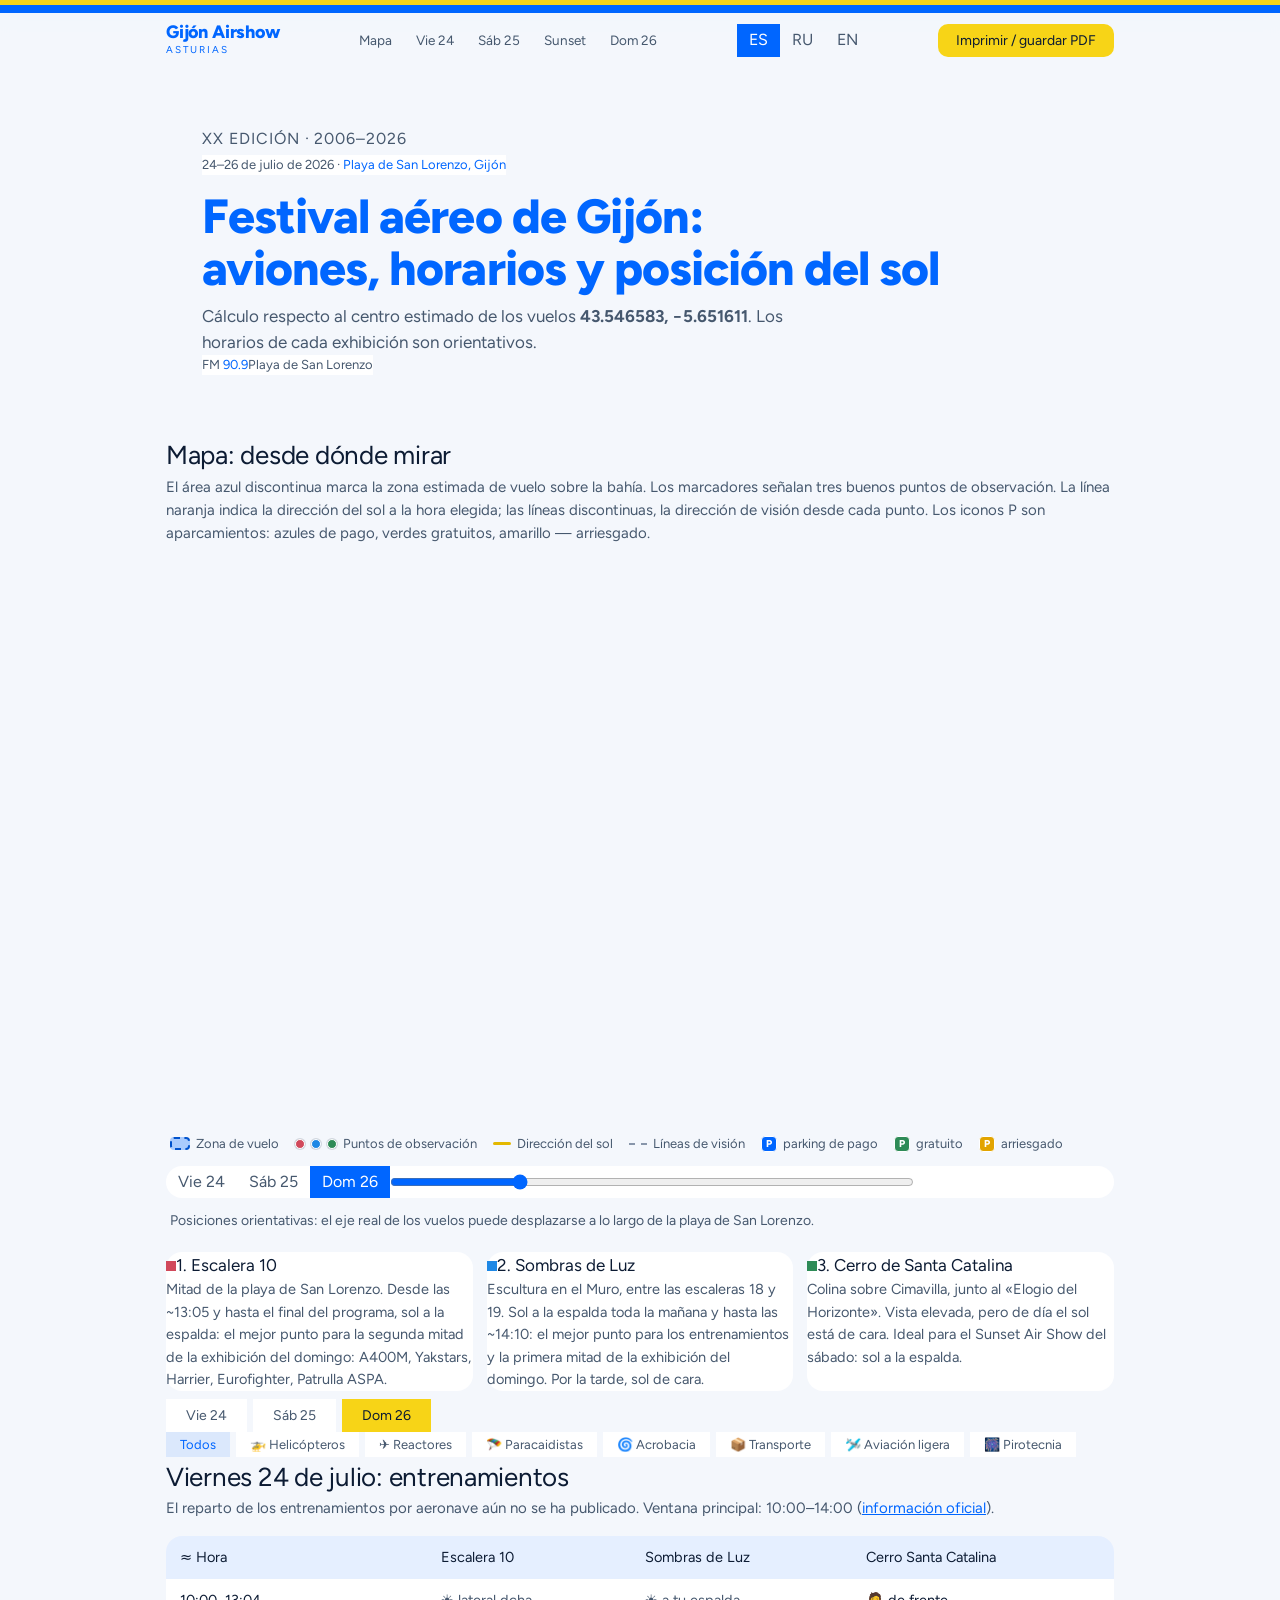
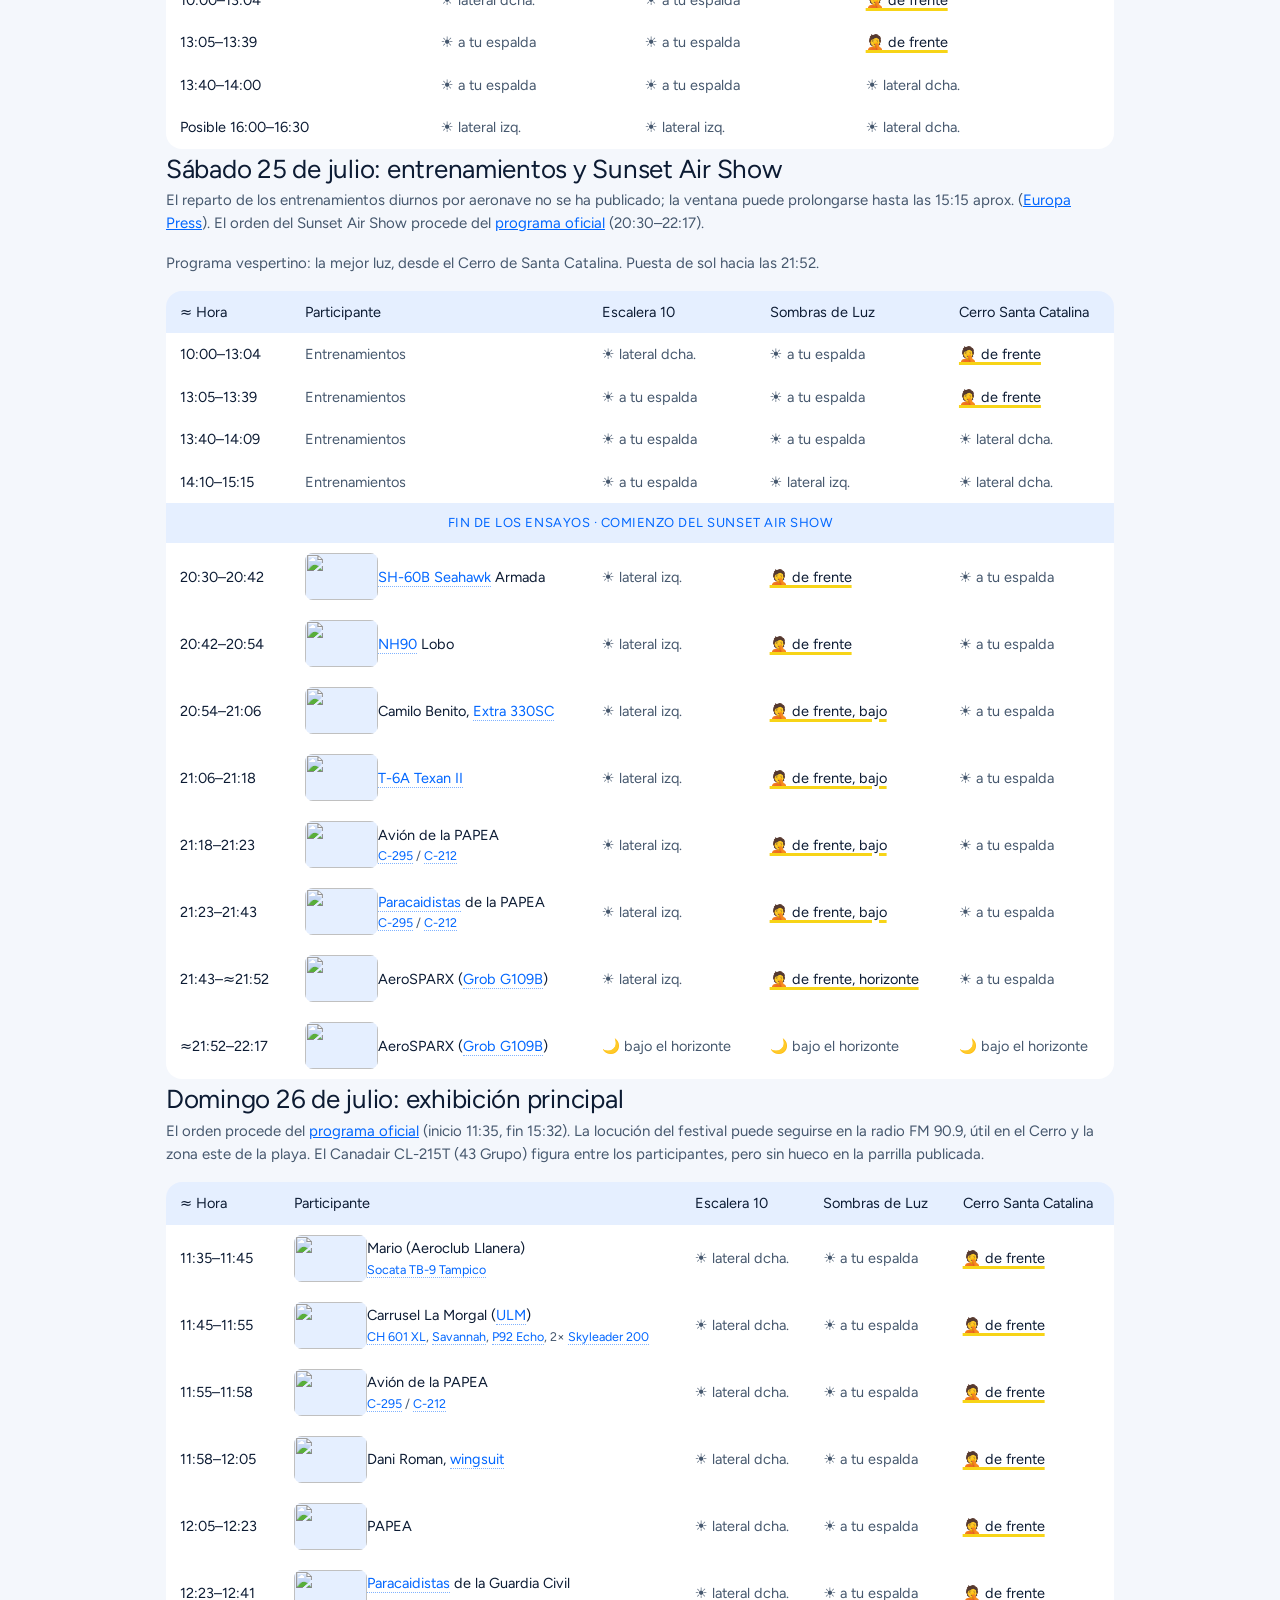
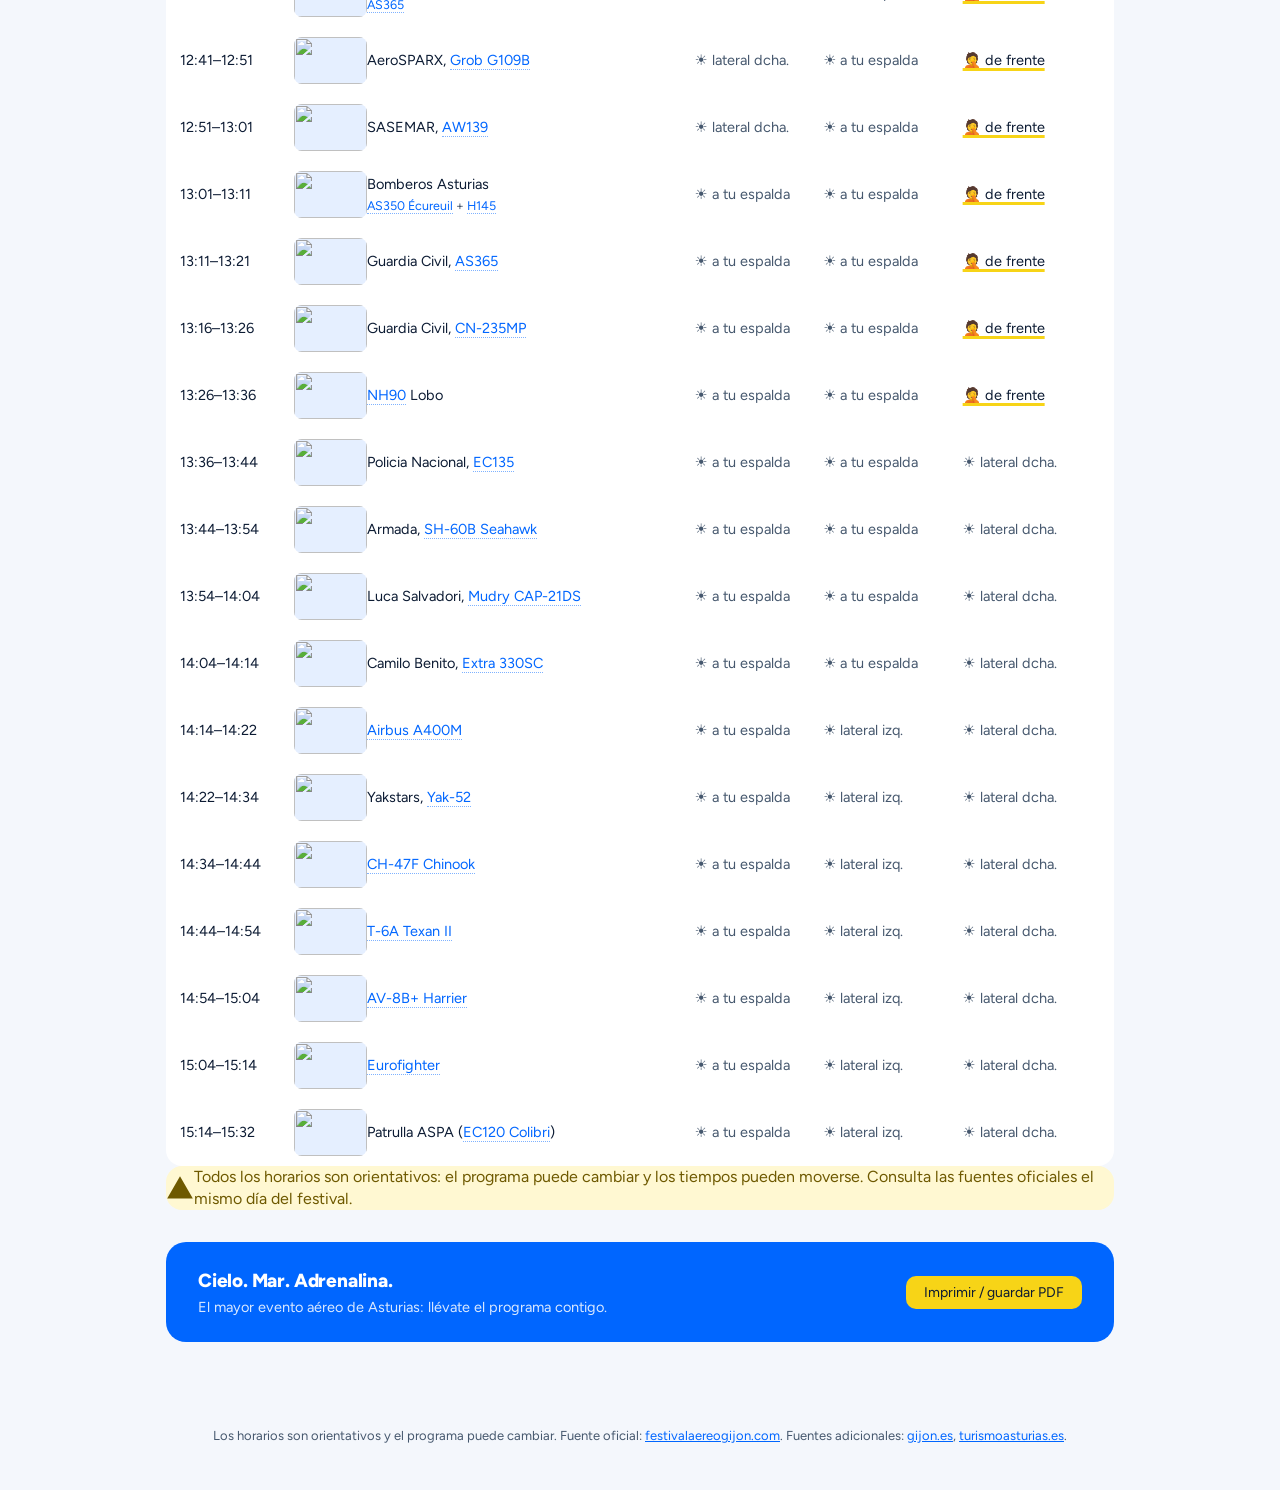
==== index.html @ 0b1a0286 "Black-and-white printer adaptations: shape-coded parking, dark accents" ====
<!DOCTYPE html>
<html lang="es" data-astryx-theme="gijon">
<head>
<meta charset="utf-8">
<meta name="viewport" content="width=device-width, initial-scale=1">
<title>Festival Aéreo de Gijón 2026: aviones, horarios y posición del sol</title>
<link rel="preconnect" href="https://fonts.googleapis.com">
<link rel="preconnect" href="https://fonts.gstatic.com" crossorigin>
<link rel="stylesheet" href="https://fonts.googleapis.com/css2?family=Figtree:wght@400;500;600;700;800&display=swap">
<link rel="stylesheet" href="https://unpkg.com/@astryxdesign/core@0.1.8/reset.css">
<link rel="stylesheet" href="https://unpkg.com/@astryxdesign/core@0.1.8/astryx.css">
<link rel="stylesheet" href="theme.css?v=d2aa26c8">
<link rel="stylesheet" href="https://unpkg.com/leaflet@1.9.4/dist/leaflet.css"
      integrity="sha256-p4NxAoJBhIIN+hmNHrzRCf9tD/miZyoHS5obTRR9BMY=" crossorigin="">
<style>
  @layer reset, astryx-base, astryx-theme;
  /* Page-local aliases mapped to Astryx system tokens
     (interop pattern from astryx.atmeta.com/docs/styling-libraries) */
  :root {
    --bg: var(--color-background-body);
    --card: var(--color-background-card);
    --ink: var(--color-text-primary);
    --muted: var(--color-text-secondary);
    --border: var(--color-border);
    --thead: var(--color-accent-muted);
    --brand: var(--color-brand);
    --good-bg: var(--color-background-green);
    --good-ink: var(--color-text-green);
    --bad-bg: var(--color-background-red);
    --bad-ink: var(--color-text-red);
    --side-bg: var(--color-background-yellow);
    --side-ink: var(--color-text-yellow);
    --dusk-bg: var(--color-background-purple);
    --dusk-ink: var(--color-text-purple);
  }
  * { box-sizing: border-box; }
  body {
    margin: 0;
    font-family: var(--font-family-body);
    color: var(--ink);
    background: var(--bg);
    line-height: 1.55;
    font-size: 1rem;
  }
  html { scroll-behavior: smooth; }
  .topnav {
    position: sticky;
    top: 0;
    z-index: 1100;
    background: color-mix(in srgb, var(--bg) 85%, transparent);
    -webkit-backdrop-filter: blur(10px);
    backdrop-filter: blur(10px);
    border-bottom: var(--border-width) solid var(--border);
  }
  .topnav-inner {
    max-width: 980px;
    margin: 0 auto;
    padding: 10px 16px;
    display: flex;
    align-items: center;
    justify-content: space-between;
    gap: var(--spacing-3);
    flex-wrap: wrap;
  }
  .topnav-brand {
    font-weight: var(--font-weight-bold);
    letter-spacing: -0.01em;
    white-space: nowrap;
  }
  .topnav-brand span { color: var(--brand); }
  .topnav-links { display: flex; gap: var(--spacing-1); flex-wrap: wrap; }
  .topnav-links a {
    padding: 5px 12px;
    border-radius: var(--radius-full);
    color: var(--muted);
    text-decoration: none;
    font-size: 13.5px;
    font-weight: var(--font-weight-medium);
  }
  .topnav-links a:hover { background: var(--color-accent-muted); color: var(--brand); }
  h2, .verdict { scroll-margin-top: 76px; }
  .flag-stripes span { display: block; }
  .flag-stripes .y { height: 5px; background: var(--color-asturias-yellow); }
  .flag-stripes .b { height: 8px; background: var(--brand); }
  .topnav-brand .b1 {
    display: block;
    font-size: 18px;
    font-weight: 800;
    color: var(--brand);
    letter-spacing: -0.01em;
    line-height: 1.05;
  }
  .topnav-brand .b2 {
    display: block;
    font-size: 10px;
    font-weight: var(--font-weight-bold);
    letter-spacing: 0.18em;
    color: var(--brand);
  }
  .lang-switch { display: flex; gap: var(--spacing-1); }
  .lang-switch a {
    padding: 4px 12px;
    border-radius: var(--radius-full);
    border: var(--border-width) solid var(--border);
    color: var(--muted);
    text-decoration: none;
    font-size: var(--font-size-sm);
    font-weight: var(--font-weight-medium);
  }
  .lang-switch a.active {
    background: var(--brand);
    color: var(--color-on-accent);
    border-color: var(--brand);
  }
  .pdf-btn {
    padding: 8px 18px;
    border-radius: 10px;
    border: none;
    background: var(--color-asturias-yellow);
    color: #0C1B33;
    font-family: inherit;
    font-size: 14px;
    font-weight: var(--font-weight-bold);
    cursor: pointer;
  }
  header.hero { padding: 24px 16px 4px; }
  .hero-inner {
    max-width: 948px;
    margin: 0 auto;
    background: light-dark(linear-gradient(120deg, #E7F0FF, #F4F9FF), linear-gradient(120deg, #14213A, #1A2333));
    border: var(--border-width) solid light-dark(rgba(0, 102, 255, 0.15), rgba(226, 232, 242, 0.16));
    border-radius: 20px;
    padding: 36px;
  }
  .hero-badge {
    display: block;
    font-size: var(--font-size-sm);
    font-weight: var(--font-weight-semibold);
    letter-spacing: 0.06em;
    text-transform: uppercase;
    color: var(--muted);
    margin-bottom: var(--spacing-3);
  }
  header.hero h1 {
    margin: 14px 0 8px;
    font-family: var(--font-family-heading);
    font-size: clamp(30px, 5vw, 48px);
    font-weight: 800;
    letter-spacing: -0.02em;
    line-height: 1.08;
    color: var(--brand);
  }
  header.hero h1 .brand { color: inherit; }
  header.hero p {
    margin: 0;
    max-width: 620px;
    color: var(--muted);
    font-size: 17px;
  }
  .hero-chips {
    display: flex;
    flex-wrap: wrap;
    gap: var(--spacing-2);
    margin-top: var(--spacing-4);
  }
  .pill {
    display: inline-block;
    padding: var(--spacing-1-5) var(--spacing-4);
    border: var(--border-width) solid var(--border);
    border-radius: var(--radius-full);
    font-size: 13px;
    font-weight: var(--font-weight-semibold);
    color: var(--muted);
    background: var(--card);
  }
  .pill strong { color: var(--brand); font-weight: var(--font-weight-semibold); }
  .day-tabs, .filters {
    display: flex;
    gap: 6px;
    flex-wrap: wrap;
    margin-top: var(--spacing-6);
  }
  .filters { margin-top: var(--spacing-3); }
  .day-tabs button, .filters button {
    font-family: inherit;
    cursor: pointer;
    border-radius: var(--radius-full);
    border: var(--border-width) solid var(--border);
    background: var(--card);
    color: var(--muted);
  }
  .day-tabs button {
    padding: 8px 20px;
    font-size: 14px;
    font-weight: var(--font-weight-semibold);
  }
  .day-tabs button.active {
    background: var(--color-asturias-yellow);
    color: #0C1B33;
    border-color: var(--color-asturias-yellow);
  }
  .filters button {
    padding: 5px 14px;
    font-size: 13px;
    font-weight: var(--font-weight-medium);
  }
  .filters button.active {
    background: var(--color-accent-muted);
    color: var(--brand);
    border-color: var(--brand);
    font-weight: var(--font-weight-semibold);
  }
  .cta-banner {
    margin-top: 32px;
    background: var(--brand);
    color: var(--color-on-accent);
    border-radius: 20px;
    padding: 24px 32px;
    display: flex;
    align-items: center;
    gap: var(--spacing-4);
    flex-wrap: wrap;
  }
  .cta-banner .cta-t { font-size: 19px; font-weight: 800; letter-spacing: -0.01em; }
  .cta-banner .cta-s { font-size: 14.5px; opacity: 0.85; }
  .cta-banner .pdf-btn { margin-left: auto; }

  main {
    max-width: 980px;
    margin: 0 auto;
    padding: 20px 16px 60px;
  }
  #map {
    height: 560px;
    border-radius: var(--radius-container);
    border: var(--border-width) solid var(--border);
    margin-bottom: 12px;
  }
  .sunctl {
    display: flex;
    flex-wrap: wrap;
    align-items: center;
    gap: var(--spacing-3);
    background: var(--card);
    border: var(--border-width) solid var(--border);
    border-radius: var(--radius-container);
    padding: var(--spacing-3) var(--spacing-4);
    margin-bottom: 12px;
  }
  .sunctl-days { display: flex; gap: var(--spacing-1); }
  .sunctl-days button {
    padding: 4px 12px;
    border-radius: var(--radius-full);
    border: var(--border-width) solid var(--border);
    background: transparent;
    color: var(--muted);
    font: inherit;
    font-size: var(--font-size-sm);
    font-weight: var(--font-weight-medium);
    cursor: pointer;
  }
  .sunctl-days button.active {
    background: var(--color-accent);
    color: var(--color-on-accent);
    border-color: var(--color-accent);
  }
  .sunctl input[type="range"] { flex: 1 1 220px; accent-color: var(--brand); margin: 0; }
  .sunctl-readout {
    font-size: 14px;
    color: var(--muted);
    min-width: 200px;
    font-variant-numeric: tabular-nums;
  }
  .map-legend {
    display: flex;
    flex-wrap: wrap;
    align-items: center;
    gap: 6px 16px;
    margin: 10px 4px 12px;
    font-size: 13px;
    color: var(--muted);
  }
  .ml-item { display: inline-flex; align-items: center; gap: 6px; }
  .ml-zone {
    width: 20px;
    height: 13px;
    border: 2px dashed #0052CC;
    border-radius: 4px;
    background: rgba(0, 102, 255, 0.3);
  }
  .ml-dot {
    width: 10px;
    height: 10px;
    border-radius: 9999px;
    border: 1.5px solid #fff;
    box-shadow: 0 0 0 1px rgba(12, 27, 51, 0.15);
  }
  .ml-sun { width: 18px; height: 3px; background: #E3B800; border-radius: 2px; }
  .ml-sight {
    width: 18px;
    height: 0;
    border-top: 2px dashed #8896AA;
  }
  .p-icon.ml-p {
    width: 16px;
    height: 16px;
    font-size: 10px;
    border-width: 1.5px;
    border-radius: 4px;
  }
  .map-note {
    color: var(--muted);
    font-size: 14px;
    margin: 0 4px 8px;
  }
  h2 {
    font-family: var(--font-family-heading);
    font-size: 26px;
    font-weight: var(--font-weight-semibold);
    letter-spacing: -0.01em;
    margin: var(--spacing-12) 0 var(--spacing-1-5);
  }
  .sub {
    color: var(--muted);
    font-size: 15px;
    margin: 0 0 16px;
  }
  a { color: var(--brand); }
  .cards {
    display: grid;
    grid-template-columns: repeat(auto-fit, minmax(260px, 1fr));
    gap: 14px;
    margin: 20px 0 8px;
  }
  .card {
    background: var(--card);
    border: var(--border-width) solid var(--border);
    border-radius: var(--radius-container);
    padding: var(--spacing-5);
  }
  .card .dot {
    display: inline-block;
    width: 10px;
    height: 10px;
    border-radius: var(--radius-full);
    margin-right: var(--spacing-2);
  }
  .card h3 { margin: 0 0 var(--spacing-2); font-size: 17px; font-weight: var(--font-weight-semibold); }
  .card p { margin: 0; font-size: 14.5px; color: var(--muted); }
  .table-wrap {
    overflow-x: auto;
    background: var(--card);
    border: var(--border-width) solid var(--border);
    border-radius: var(--radius-container);
  }
  table {
    border-collapse: collapse;
    width: 100%;
    min-width: 640px;
    font-size: 14.5px;
  }
  th, td {
    padding: var(--spacing-2-5, 10px) var(--spacing-3-5, 14px);
    border-bottom: var(--border-width) solid var(--border);
    text-align: left;
    white-space: nowrap;
  }
  tr:last-child td { border-bottom: none; }
  th {
    background: var(--thead);
    font-weight: var(--font-weight-semibold);
  }
  td a {
    color: var(--brand);
    text-decoration: none;
    border-bottom: 1px dotted color-mix(in srgb, var(--brand) 50%, transparent);
  }
  td a:hover { border-bottom-style: solid; }
  td.ac { min-width: 220px; }
  .ac-thumb {
    display: inline-block;
    width: 73px;
    height: 47px;
    object-fit: cover;
    border-radius: var(--radius-inner);
    border: var(--border-width) solid var(--border);
    background: var(--color-accent-muted);
    vertical-align: middle;
    margin-right: var(--spacing-2);
  }
  .ac-name { vertical-align: middle; display: inline-block; }
  .ac-name .ac-sub { display: block; font-size: 12.5px; color: var(--muted); }
  .ac-thumb-empty {
    display: inline-flex;
    align-items: center;
    justify-content: center;
    color: var(--muted);
    font-size: 24px;
    font-weight: var(--font-weight-semibold);
  }
  .ac-thumb-empty::after { content: "?"; }
  .notice {
    display: flex;
    align-items: center;
    gap: var(--spacing-3);
    background: light-dark(#FFF8D2, #3B3310);
    color: light-dark(#6E5900, #F7D417);
    border: var(--border-width) solid var(--color-asturias-yellow);
    border-radius: var(--radius-container);
    padding: var(--spacing-4) var(--spacing-5);
    margin: var(--spacing-2) 0 var(--spacing-6);
    font-size: 16px;
    font-weight: var(--font-weight-semibold);
    line-height: 1.4;
  }
  .notice::before {
    content: "";
    flex: 0 0 28px;
    height: 28px;
    background-color: currentColor;
    -webkit-mask: url("data:image/svg+xml,%3Csvg xmlns='http://www.w3.org/2000/svg' viewBox='0 0 24 24'%3E%3Cpath d='M12 2 1 21h22L12 2zm1 14h-2v2h2v-2zm0-7h-2v5h2V9z'/%3E%3C/svg%3E") center / 28px 28px no-repeat;
    mask: url("data:image/svg+xml,%3Csvg xmlns='http://www.w3.org/2000/svg' viewBox='0 0 24 24'%3E%3Cpath d='M12 2 1 21h22L12 2zm1 14h-2v2h2v-2zm0-7h-2v5h2V9z'/%3E%3C/svg%3E") center / 28px 28px no-repeat;
  }
  td.trn { color: var(--muted); }
  tr.empty-row td {
    color: var(--muted);
    text-align: center;
    padding: 16px;
    white-space: normal;
  }
  tr.divider td {
    text-align: center;
    background: var(--color-accent-muted);
    color: var(--brand);
    font-weight: var(--font-weight-semibold);
    font-size: 13px;
    letter-spacing: 0.04em;
    text-transform: uppercase;
    white-space: normal;
    scroll-margin-top: 76px;
  }
  td.good, td.side, td.dusk { color: var(--muted); font-weight: var(--font-weight-normal); }
  td.bad {
    color: var(--ink);
    font-weight: var(--font-weight-semibold);
    text-decoration: underline;
    text-decoration-color: var(--color-asturias-yellow);
    text-decoration-thickness: 3px;
    text-underline-offset: 3px;
  }
  .legend {
    display: flex;
    flex-wrap: wrap;
    gap: var(--spacing-2-5, 10px);
    margin: 18px 0 var(--spacing-2);
    font-size: 13.5px;
    font-weight: var(--font-weight-medium);
  }
  .legend span {
    padding: 5px 14px;
    border-radius: var(--radius-full);
    border: var(--border-width) solid var(--border);
  }
  .legend .good, .legend .side, .legend .dusk { color: var(--muted); }
  .legend .bad {
    color: var(--ink);
    font-weight: var(--font-weight-semibold);
    text-decoration: underline;
    text-decoration-color: var(--color-asturias-yellow);
    text-decoration-thickness: 3px;
    text-underline-offset: 3px;
  }
  .verdict {
    margin-top: 44px;
    background: var(--card);
    border: var(--border-width) solid var(--border);
    border-radius: var(--radius-container);
    padding: var(--spacing-5) var(--spacing-6);
    font-size: 15.5px;
  }
  .verdict strong.brand { color: var(--brand); }
  footer {
    max-width: 980px;
    margin: 0 auto;
    border-top: var(--border-width) solid var(--border);
    text-align: center;
    color: var(--muted);
    font-size: 13px;
    padding: 24px 16px 44px;
  }
  .leaflet-container { background: var(--color-accent-muted); font-family: var(--font-family-body); }
  .zone-label {
    background: transparent;
    border: none;
    box-shadow: none;
    color: #0047B3;
    font-family: var(--font-family-body);
    font-weight: 800;
    font-size: 17px;
    letter-spacing: 0.04em;
    text-transform: uppercase;
    text-shadow: 0 1px 2px rgba(255, 255, 255, 0.7);
  }
  .zone-label::before { display: none; }
  .p-icon {
    display: flex;
    align-items: center;
    justify-content: center;
    width: 22px;
    height: 22px;
    border-radius: 5px;
    border: 2px solid #ffffff;
    background: #0066FF;
    color: #ffffff;
    font-family: var(--font-family-body);
    font-size: 13px;
    font-weight: 800;
    line-height: 1;
  }
  .p-icon.free { background: #2E8B57; }
  .p-icon.risky { background: #E2A400; }
  .pt-label {
    background: rgba(255, 255, 255, 0.92);
    border: 1px solid rgba(12, 27, 51, 0.2);
    border-radius: 6px;
    color: #0C1B33;
    font-family: var(--font-family-body);
    font-size: 11.5px;
    font-weight: var(--font-weight-semibold);
    padding: 2px 8px;
    box-shadow: none;
  }
  .print-cols { display: none; }
  @media print {
    :root { color-scheme: light; }
    body {
      background: #fff;
      print-color-adjust: exact;
      -webkit-print-color-adjust: exact;
    }
    .flag-stripes, .topnav, .sunctl, .map-note, .cards, .legend, .notice,
    .day-tabs, .filters, .cta-banner, #map-sec + .sub, footer,
    .hero-badge, .hero-chips { display: none !important; }
    #map { width: 948px; height: 560px; margin: 0 auto; }
    .leaflet-control-zoom, .leaflet-control-attribution a[href*="leafletjs"] { display: none !important; }
    .map-legend { margin: 6px 0 0; font-size: 10px; color: #46586E; }
    header.hero h1, h2, .topnav-brand .b1 { color: #0C1B33; }
    tr.divider td { color: #0C1B33; }
    .p-icon { background: #0C1B33 !important; }
    .p-icon.free {
      background: #ffffff !important;
      color: #0C1B33 !important;
      border: 2px solid #0C1B33 !important;
    }
    .p-icon.risky {
      background: #ffffff !important;
      color: #0C1B33 !important;
      border: 2px dashed #0C1B33 !important;
    }
    .ac-thumb {
      width: 40px;
      height: 26px;
      margin-right: 6px;
      border-radius: 4px;
    }
    header.hero { padding: 0 0 6px; }
    .hero-inner { background: none; border: none; border-radius: 0; padding: 0; max-width: none; }
    header.hero h1 { font-size: 21px; margin: 0 0 4px; }
    header.hero p { font-size: 11px; max-width: none; }
    main { padding: 0; max-width: none; }
    h2 { font-size: 15px; margin: 0 0 2px; }
    .sub { font-size: 10px; margin: 0 0 6px; }
    section[data-day] { display: block !important; break-before: page; padding-top: 4px; }
    section[data-day="sat"] { break-before: auto; }
    section[data-day="sat"] { margin-top: 14px; }
    section[data-day] tr:not(.empty-row) { display: table-row !important; }
    tr.empty-row { display: none !important; }
    tr { break-inside: avoid; }
    table { min-width: 0; width: 100%; font-size: 9.5px; }
    th, td { padding: 3px 6px; }
    td.ac { min-width: 0; }
    th, td { white-space: normal; }
    th:first-child, td:first-child { white-space: nowrap; }
    td.ac .ac-name { white-space: normal; }
    .ac-name .ac-sub { font-size: 8.5px; }
    td a { color: inherit !important; border-bottom: none !important; text-decoration: none !important; }
    td.bad {
      text-decoration: underline;
      text-decoration-color: #46586E;
      text-decoration-thickness: 2.5px;
      text-underline-offset: 2px;
    }
    tr.divider td { font-size: 9px; padding: 3px 8px; }
    .table-wrap { overflow: visible; border-radius: 8px; }
    .verdict {
      box-shadow: none !important;
      border-radius: 8px;
      padding: 8px 12px;
      font-size: 10.5px;
      margin-top: 10px;
      break-inside: avoid;
    }
    .print-cols { display: flex !important; gap: 6mm; align-items: flex-start; }
    .print-cols .table-wrap { flex: 1 1 0; }
    .print-hidden-original { display: none !important; }
    @page { size: A4 landscape; margin: 10mm; }
  }
</style>
</head>
<body>

<div class="flag-stripes"><span class="y"></span><span class="b"></span></div>
<nav class="topnav">
  <div class="topnav-inner">
    <span class="topnav-brand"><span class="b1">Gijón Airshow</span><span class="b2">ASTURIAS</span></span>
    <div class="topnav-links">
      <a href="#map-sec" data-i18n="nav-map">Mapa</a>
      <a href="#friday" data-i18n="day-fri">Vie 24</a>
      <a href="#saturday" data-i18n="day-sat">Sáb 25</a>
      <a href="#sunset">Sunset</a>
      <a href="#sunday" data-i18n="day-sun">Dom 26</a>
    </div>
    <nav class="lang-switch">
      <a href="." data-lang="es">ES</a>
      <a href="?hl=ru" data-lang="ru">RU</a>
      <a href="?hl=en" data-lang="en">EN</a>
    </nav>
    <button class="pdf-btn" data-pdf data-i18n="pdf">Imprimir / guardar PDF</button>
  </div>
</nav>

<header class="hero">
  <div class="hero-inner">
    <span class="hero-badge">XX edición · 2006–2026</span>
    <span class="pill" data-i18n="pill">24&ndash;26 de julio de 2026 &middot; <strong>Playa de San Lorenzo, Gijón</strong></span>
    <h1 data-i18n="h1">Festival aéreo de Gijón:<br>aviones, horarios y <span class="brand">posición del sol</span></h1>
    <p data-i18n="hero-p">Cálculo respecto al centro estimado de los vuelos <strong>43.546583, &minus;5.651611</strong>.
     Los horarios de cada exhibición son orientativos.</p>
    <div class="hero-chips">
      <span class="pill">FM <strong>90.9</strong></span>
      <span class="pill">Playa de San Lorenzo</span>
    </div>
  </div>
</header>

<main>

<h2 id="map-sec" data-i18n="map-h2">Mapa: desde dónde mirar</h2>
<p class="sub" data-i18n="map-sub">El área azul discontinua marca la zona estimada de vuelo sobre la bahía. Los marcadores señalan tres buenos puntos de observación. La línea naranja indica la dirección del sol a la hora elegida; las líneas discontinuas, la dirección de visión desde cada punto. Los iconos P son aparcamientos: azules de pago, verdes gratuitos, amarillo — arriesgado.</p>
<div id="map"></div>
<div class="map-legend">
  <span class="ml-item"><span class="ml-zone"></span><span data-i18n="lg-zone">Zona de vuelo</span></span>
  <span class="ml-item"><span class="ml-dot" style="background:#D1495B"></span><span class="ml-dot" style="background:#1E88E5"></span><span class="ml-dot" style="background:#2E8B57"></span><span data-i18n="lg-points">Puntos de observación</span></span>
  <span class="ml-item"><span class="ml-sun"></span><span data-i18n="lg-sun">Dirección del sol</span></span>
  <span class="ml-item"><span class="ml-sight"></span><span data-i18n="lg-sight">Líneas de visión</span></span>
  <span class="ml-item"><span class="p-icon ml-p">P</span><span data-i18n="lg-p-paid">parking de pago</span></span>
  <span class="ml-item"><span class="p-icon free ml-p">P</span><span data-i18n="lg-p-free">gratuito</span></span>
  <span class="ml-item"><span class="p-icon risky ml-p">P</span><span data-i18n="lg-p-risky">arriesgado</span></span>
</div>
<div class="sunctl">
  <div class="sunctl-days">
    <button type="button" data-day="24" data-i18n="day-fri">Vie 24</button>
    <button type="button" data-day="25" data-i18n="day-sat">Sáb 25</button>
    <button type="button" data-day="26" class="active" data-i18n="day-sun">Dom 26</button>
  </div>
  <input type="range" id="time-slider" min="600" max="1350" step="5" value="780" aria-label="Hora">
  <div class="sunctl-readout" id="sun-readout"></div>
</div>
<p class="map-note" data-i18n="map-note">Posiciones orientativas: el eje real de los vuelos puede desplazarse a lo largo de la playa de San Lorenzo.</p>

<div class="cards">
  <div class="card">
    <h3><span class="dot" style="background:#D1495B"></span><span data-i18n="card1-h">1. Escalera 10</span></h3>
    <p data-i18n="card1-p">Mitad de la playa de San Lorenzo. Desde las ~13:05 y hasta el final del programa, sol a la espalda: el mejor punto para la segunda mitad de la exhibición del domingo: A400M, Yakstars, Harrier, Eurofighter, Patrulla ASPA.</p>
  </div>
  <div class="card">
    <h3><span class="dot" style="background:#1E88E5"></span><span data-i18n="card2-h">2. Sombras de Luz</span></h3>
    <p data-i18n="card2-p">Escultura en el Muro, entre las escaleras 18 y 19. Sol a la espalda toda la mañana y hasta las ~14:10: el mejor punto para los entrenamientos y la primera mitad de la exhibición del domingo. Por la tarde, sol de cara.</p>
  </div>
  <div class="card">
    <h3><span class="dot" style="background:#2E8B57"></span><span data-i18n="card3-h">3. Cerro de Santa Catalina</span></h3>
    <p data-i18n="card3-p">Colina sobre Cimavilla, junto al &laquo;Elogio del Horizonte&raquo;. Vista elevada, pero de día el sol está de cara. Ideal para el Sunset Air Show del sábado: sol a la espalda.</p>
  </div>
</div>


<div class="day-tabs">
  <button data-day-btn="fri" data-i18n="day-fri">Vie 24</button>
  <button data-day-btn="sat" data-i18n="day-sat">Sáb 25</button>
  <button data-day-btn="sun" class="active" data-i18n="day-sun">Dom 26</button>
</div>
<div class="filters">
  <button data-filter="all" class="active" data-i18n="cls-all">Todos</button>
  <button data-filter="heli" data-i18n="cls-heli">🚁 Helicópteros</button>
  <button data-filter="jet" data-i18n="cls-jet">✈️ Reactores</button>
  <button data-filter="para" data-i18n="cls-para">🪂 Paracaidistas</button>
  <button data-filter="aero" data-i18n="cls-aero">🌀 Acrobacia</button>
  <button data-filter="cargo" data-i18n="cls-cargo">📦 Transporte</button>
  <button data-filter="light" data-i18n="cls-light">🛩️ Aviación ligera</button>
  <button data-filter="pyro" data-i18n="cls-pyro">🎆 Pirotecnia</button>
</div>

<section data-day="fri">
<h2 id="friday" data-i18n="fri-h2">Viernes 24 de julio: entrenamientos</h2>
<p class="sub" data-i18n="fri-sub">El reparto de los entrenamientos por aeronave aún no se ha publicado. Ventana principal: 10:00&ndash;14:00
(<a href="https://www.turismoasturias.es/agenda-de-asturias/cine-y-espectaculos/-/calendarsuite/event/festival-aereo-de-gijon/13470879/jr0cMeS144cd" target="_blank" rel="noopener">información oficial</a>).</p>
<div class="table-wrap">
<table>
  <thead>
    <tr><th data-i18n="th-time">&asymp; Hora</th><th data-i18n="th-l10">Escalera 10</th><th data-i18n="th-sombras">Sombras de Luz</th><th data-i18n="th-cerro">Cerro Santa Catalina</th></tr>
  </thead>
  <tbody>
    <tr><td>10:00&ndash;13:04</td><td class="side" data-i18n="sun-side-right">☀️ lateral dcha.</td><td class="good" data-i18n="sun-back">☀️ a tu espalda</td><td class="bad" data-i18n="sun-eyes">🤦 de frente</td></tr>
    <tr><td>13:05&ndash;13:39</td><td class="good" data-i18n="sun-back">☀️ a tu espalda</td><td class="good" data-i18n="sun-back">☀️ a tu espalda</td><td class="bad" data-i18n="sun-eyes">🤦 de frente</td></tr>
    <tr><td>13:40&ndash;14:00</td><td class="good" data-i18n="sun-back">☀️ a tu espalda</td><td class="good" data-i18n="sun-back">☀️ a tu espalda</td><td class="side" data-i18n="sun-side-right">☀️ lateral dcha.</td></tr>
    <tr><td data-i18n="row-possible">Posible 16:00&ndash;16:30</td><td class="side" data-i18n="sun-side-left">☀️ lateral izq.</td><td class="side" data-i18n="sun-side-left">☀️ lateral izq.</td><td class="side" data-i18n="sun-side-right">☀️ lateral dcha.</td></tr>
  
    <tr class="empty-row" style="display:none"><td colspan="5" data-i18n="row-empty">No hay exhibiciones de esta clase este día.</td></tr>
  </tbody>
</table>
</div>

</section>

<section data-day="sat">
<h2 id="saturday" data-i18n="sat-h2">Sábado 25 de julio: entrenamientos y Sunset Air Show</h2>
<p class="sub" data-i18n="sat-sub">El reparto de los entrenamientos diurnos por aeronave no se ha publicado; la ventana puede prolongarse hasta las 15:15 aprox.
(<a href="https://www.europapress.es/asturias/noticia-atencion-restricciones-bano-trafico-gijon-viernes-festival-aereo-20260722181826.html" target="_blank" rel="noopener">Europa Press</a>). El orden del Sunset Air Show procede del <a href="https://www.gijon.es/es/eventos/festival-aereo-de-gijon" target="_blank" rel="noopener">programa oficial</a> (20:30–22:17).</p>
<p class="sub" data-i18n="sunset-sub">Programa vespertino: la mejor luz, desde el Cerro de Santa Catalina. Puesta de sol hacia las 21:52.</p>
<div class="table-wrap">
<table>
  <thead>
    <tr><th data-i18n="th-time">&asymp; Hora</th><th data-i18n="th-aircraft">Participante</th><th data-i18n="th-l10">Escalera 10</th><th data-i18n="th-sombras">Sombras de Luz</th><th data-i18n="th-cerro">Cerro Santa Catalina</th></tr>
  </thead>
  <tbody>
    <tr><td>10:00&ndash;13:04</td><td class="trn" data-i18n="row-training">Entrenamientos</td><td class="side" data-i18n="sun-side-right">☀️ lateral dcha.</td><td class="good" data-i18n="sun-back">☀️ a tu espalda</td><td class="bad" data-i18n="sun-eyes">🤦 de frente</td></tr>
    <tr><td>13:05&ndash;13:39</td><td class="trn" data-i18n="row-training">Entrenamientos</td><td class="good" data-i18n="sun-back">☀️ a tu espalda</td><td class="good" data-i18n="sun-back">☀️ a tu espalda</td><td class="bad" data-i18n="sun-eyes">🤦 de frente</td></tr>
    <tr><td>13:40&ndash;14:09</td><td class="trn" data-i18n="row-training">Entrenamientos</td><td class="good" data-i18n="sun-back">☀️ a tu espalda</td><td class="good" data-i18n="sun-back">☀️ a tu espalda</td><td class="side" data-i18n="sun-side-right">☀️ lateral dcha.</td></tr>
    <tr><td>14:10&ndash;15:15</td><td class="trn" data-i18n="row-training">Entrenamientos</td><td class="good" data-i18n="sun-back">☀️ a tu espalda</td><td class="side" data-i18n="sun-side-left">☀️ lateral izq.</td><td class="side" data-i18n="sun-side-right">☀️ lateral dcha.</td></tr>
    <tr class="divider" id="sunset"><td colspan="5" data-i18n="row-divider">Fin de los ensayos &middot; comienzo del Sunset Air Show</td></tr>
    <tr data-cls="heli"><td>20:30&ndash;20:42</td><td class="ac"><img class="ac-thumb" alt="" src="https://upload.wikimedia.org/wikipedia/commons/thumb/7/74/SH-60B_Seahawk2.jpg/250px-SH-60B_Seahawk2.jpg"><span class="ac-name"><a href="https://en.wikipedia.org/wiki/Sikorsky_SH-60_Seahawk" target="_blank" rel="noopener">SH-60B Seahawk</a> Armada</span></td><td class="side" data-i18n="sun-side-left">☀️ lateral izq.</td><td class="bad" data-i18n="sun-eyes">🤦 de frente</td><td class="good" data-i18n="sun-back">☀️ a tu espalda</td></tr>
    <tr data-cls="heli"><td>20:42&ndash;20:54</td><td class="ac"><img class="ac-thumb" alt="" src="https://upload.wikimedia.org/wikipedia/commons/thumb/4/4f/French_Navy_NH90_lands_on_USS_Antietam_%28CG-54%29_in_the_Bay_of_Bengal_%28cropped%29.jpg/250px-French_Navy_NH90_lands_on_USS_Antietam_%28CG-54%29_in_the_Bay_of_Bengal_%28cropped%29.jpg"><span class="ac-name"><a href="https://en.wikipedia.org/wiki/NHIndustries_NH90" target="_blank" rel="noopener">NH90</a> Lobo</span></td><td class="side" data-i18n="sun-side-left">☀️ lateral izq.</td><td class="bad" data-i18n="sun-eyes">🤦 de frente</td><td class="good" data-i18n="sun-back">☀️ a tu espalda</td></tr>
    <tr data-cls="aero"><td>20:54&ndash;21:06</td><td class="ac"><img class="ac-thumb" alt="" src="https://upload.wikimedia.org/wikipedia/commons/thumb/e/e0/N763DT_Extra_EA-300L.jpg/250px-N763DT_Extra_EA-300L.jpg"><span class="ac-name">Camilo Benito, <a href="https://en.wikipedia.org/wiki/Extra_EA-300" target="_blank" rel="noopener">Extra 330SC</a></span></td><td class="side" data-i18n="sun-side-left">☀️ lateral izq.</td><td class="bad" data-i18n="sun-eyes-low">🤦 de frente, bajo</td><td class="good" data-i18n="sun-back">☀️ a tu espalda</td></tr>
    <tr data-cls="aero"><td>21:06&ndash;21:18</td><td class="ac"><img class="ac-thumb" alt="" src="https://upload.wikimedia.org/wikipedia/commons/thumb/d/d8/T-6A_Texan_II.jpg/250px-T-6A_Texan_II.jpg"><span class="ac-name"><a href="https://en.wikipedia.org/wiki/Beechcraft_T-6_Texan_II" target="_blank" rel="noopener">T-6A Texan II</a></span></td><td class="side" data-i18n="sun-side-left">☀️ lateral izq.</td><td class="bad" data-i18n="sun-eyes-low">🤦 de frente, bajo</td><td class="good" data-i18n="sun-back">☀️ a tu espalda</td></tr>
    <tr data-cls="cargo para"><td>21:18&ndash;21:23</td><td class="ac"><img class="ac-thumb" alt="" src="https://upload.wikimedia.org/wikipedia/commons/thumb/6/61/Polish_Air_Force_C-295_%28cropped%29.jpg/250px-Polish_Air_Force_C-295_%28cropped%29.jpg"><span class="ac-name" data-i18n="ac-papea-plane">Avión de la PAPEA<span class="ac-sub"><a href="https://en.wikipedia.org/wiki/Airbus_C295" target="_blank" rel="noopener">C-295</a> / <a href="https://en.wikipedia.org/wiki/CASA_C-212_Aviocar" target="_blank" rel="noopener">C-212</a></span></span></td><td class="side" data-i18n="sun-side-left">☀️ lateral izq.</td><td class="bad" data-i18n="sun-eyes-low">🤦 de frente, bajo</td><td class="good" data-i18n="sun-back">☀️ a tu espalda</td></tr>
    <tr data-cls="para"><td>21:23&ndash;21:43</td><td class="ac"><img class="ac-thumb" alt="" src="https://upload.wikimedia.org/wikipedia/commons/thumb/7/7e/Patrulla_Papea.jpg/250px-Patrulla_Papea.jpg"><span class="ac-name" data-i18n="ac-papea-para"><a href="https://en.wikipedia.org/wiki/Parachuting" target="_blank" rel="noopener">Paracaidistas</a> de la PAPEA<span class="ac-sub"><a href="https://en.wikipedia.org/wiki/Airbus_C295" target="_blank" rel="noopener">C-295</a> / <a href="https://en.wikipedia.org/wiki/CASA_C-212_Aviocar" target="_blank" rel="noopener">C-212</a></span></span></td><td class="side" data-i18n="sun-side-left">☀️ lateral izq.</td><td class="bad" data-i18n="sun-eyes-low">🤦 de frente, bajo</td><td class="good" data-i18n="sun-back">☀️ a tu espalda</td></tr>
    <tr data-cls="aero pyro"><td>21:43&ndash;&asymp;21:52</td><td class="ac"><img class="ac-thumb" alt="" src="https://upload.wikimedia.org/wikipedia/commons/thumb/a/a6/Grob.g109b.glider.arp.jpg/250px-Grob.g109b.glider.arp.jpg"><span class="ac-name">AeroSPARX (<a href="https://en.wikipedia.org/wiki/Grob_G_109" target="_blank" rel="noopener">Grob G109B</a>)</span></td><td class="side" data-i18n="sun-side-left">☀️ lateral izq.</td><td class="bad" data-i18n="sun-eyes-horizon">🤦 de frente, horizonte</td><td class="good" data-i18n="sun-back">☀️ a tu espalda</td></tr>
    <tr data-cls="aero pyro"><td>&asymp;21:52&ndash;22:17</td><td class="ac"><img class="ac-thumb" alt="" src="https://upload.wikimedia.org/wikipedia/commons/thumb/a/a6/Grob.g109b.glider.arp.jpg/250px-Grob.g109b.glider.arp.jpg"><span class="ac-name">AeroSPARX (<a href="https://en.wikipedia.org/wiki/Grob_G_109" target="_blank" rel="noopener">Grob G109B</a>)</span></td><td class="dusk" data-i18n="sun-horizon">🌙 bajo el horizonte</td><td class="dusk" data-i18n="sun-horizon">🌙 bajo el horizonte</td><td class="dusk" data-i18n="sun-horizon">🌙 bajo el horizonte</td></tr>
  
    <tr class="empty-row" style="display:none"><td colspan="6" data-i18n="row-empty">No hay exhibiciones de esta clase este día.</td></tr>
  </tbody>
</table>
</div>
</section>

<section data-day="sun">
<h2 id="sunday" data-i18n="sun-h2">Domingo 26 de julio: exhibición principal</h2>
<p class="sub" data-i18n="sun-sub">El orden procede del <a href="https://www.gijon.es/es/eventos/festival-aereo-de-gijon" target="_blank" rel="noopener">programa oficial</a> (inicio 11:35, fin 15:32). La locución del festival puede seguirse en la radio FM 90.9, útil en el Cerro y la zona este de la playa. El Canadair CL-215T (43 Grupo) figura entre los participantes, pero sin hueco en la parrilla publicada.</p>
<div class="table-wrap">
<table>
  <thead>
    <tr><th data-i18n="th-time">&asymp; Hora</th><th data-i18n="th-aircraft">Participante</th><th data-i18n="th-l10">Escalera 10</th><th data-i18n="th-sombras">Sombras de Luz</th><th data-i18n="th-cerro">Cerro Santa Catalina</th></tr>
  </thead>
  <tbody>
    <tr data-cls="light"><td>11:35&ndash;11:45</td><td class="ac"><img class="ac-thumb" alt="" src="https://upload.wikimedia.org/wikipedia/commons/thumb/7/70/Socata_TB-9_Tampico_PH-BIS_at_EHLE_in_2022.jpg/250px-Socata_TB-9_Tampico_PH-BIS_at_EHLE_in_2022.jpg"><span class="ac-name">Mario (Aeroclub Llanera)<span class="ac-sub"><a href="https://en.wikipedia.org/wiki/SOCATA_TB_family" target="_blank" rel="noopener">Socata TB-9 Tampico</a></span></span></td><td class="side" data-i18n="sun-side-right">☀️ lateral dcha.</td><td class="good" data-i18n="sun-back">☀️ a tu espalda</td><td class="bad" data-i18n="sun-eyes">🤦 de frente</td></tr>
    <tr data-cls="light"><td>11:45&ndash;11:55</td><td class="ac"><img class="ac-thumb" alt="" src="https://upload.wikimedia.org/wikipedia/commons/thumb/5/58/ULM_La_Morgal._Zenair_XL._Festival_a%C3%A9reo_internacional_de_Gij%C3%B3n_2024._%2853887392028%29_%28cropped%29.jpg/250px-ULM_La_Morgal._Zenair_XL._Festival_a%C3%A9reo_internacional_de_Gij%C3%B3n_2024._%2853887392028%29_%28cropped%29.jpg"><span class="ac-name">Carrusel La Morgal (<a href="https://en.wikipedia.org/wiki/Ultralight_aviation" target="_blank" rel="noopener">ULM</a>)<span class="ac-sub"><a href="https://en.wikipedia.org/wiki/AMD_Zodiac" target="_blank" rel="noopener">CH 601 XL</a>, <a href="https://en.wikipedia.org/wiki/ICP_Savannah" target="_blank" rel="noopener">Savannah</a>, <a href="https://en.wikipedia.org/wiki/Tecnam_P92" target="_blank" rel="noopener">P92 Echo</a>, 2&times; <a href="https://en.wikipedia.org/wiki/Kappa_77_KP_2U-SOVA" target="_blank" rel="noopener">Skyleader 200</a></span></span></td><td class="side" data-i18n="sun-side-right">☀️ lateral dcha.</td><td class="good" data-i18n="sun-back">☀️ a tu espalda</td><td class="bad" data-i18n="sun-eyes">🤦 de frente</td></tr>
    <tr data-cls="cargo para"><td>11:55&ndash;11:58</td><td class="ac"><img class="ac-thumb" alt="" src="https://upload.wikimedia.org/wikipedia/commons/thumb/6/61/Polish_Air_Force_C-295_%28cropped%29.jpg/250px-Polish_Air_Force_C-295_%28cropped%29.jpg"><span class="ac-name" data-i18n="ac-papea-plane">Avión de la PAPEA<span class="ac-sub"><a href="https://en.wikipedia.org/wiki/Airbus_C295" target="_blank" rel="noopener">C-295</a> / <a href="https://en.wikipedia.org/wiki/CASA_C-212_Aviocar" target="_blank" rel="noopener">C-212</a></span></span></td><td class="side" data-i18n="sun-side-right">☀️ lateral dcha.</td><td class="good" data-i18n="sun-back">☀️ a tu espalda</td><td class="bad" data-i18n="sun-eyes">🤦 de frente</td></tr>
    <tr data-cls="para"><td>11:58&ndash;12:05</td><td class="ac"><img class="ac-thumb" alt="" src="https://upload.wikimedia.org/wikipedia/commons/thumb/d/d8/Wingsuit_Flying_over_Langar_Airfield_UK.jpg/250px-Wingsuit_Flying_over_Langar_Airfield_UK.jpg"><span class="ac-name">Dani Roman, <a href="https://en.wikipedia.org/wiki/Wingsuit_flying" target="_blank" rel="noopener">wingsuit</a></span></td><td class="side" data-i18n="sun-side-right">☀️ lateral dcha.</td><td class="good" data-i18n="sun-back">☀️ a tu espalda</td><td class="bad" data-i18n="sun-eyes">🤦 de frente</td></tr>
    <tr data-cls="para"><td>12:05&ndash;12:23</td><td class="ac"><img class="ac-thumb" alt="" src="https://upload.wikimedia.org/wikipedia/commons/thumb/7/7e/Patrulla_Papea.jpg/250px-Patrulla_Papea.jpg"><span class="ac-name">PAPEA</span></td><td class="side" data-i18n="sun-side-right">☀️ lateral dcha.</td><td class="good" data-i18n="sun-back">☀️ a tu espalda</td><td class="bad" data-i18n="sun-eyes">🤦 de frente</td></tr>
    <tr data-cls="para"><td>12:23&ndash;12:41</td><td class="ac"><img class="ac-thumb" alt="" src="https://upload.wikimedia.org/wikipedia/commons/thumb/b/b6/Accuracy-landing_7178837.jpg/250px-Accuracy-landing_7178837.jpg"><span class="ac-name" data-i18n="ac-gc-para"><a href="https://en.wikipedia.org/wiki/Parachuting" target="_blank" rel="noopener">Paracaidistas</a> de la Guardia Civil<span class="ac-sub"><a href="https://en.wikipedia.org/wiki/Eurocopter_AS365_Dauphin" target="_blank" rel="noopener">AS365</a></span></span></td><td class="side" data-i18n="sun-side-right">☀️ lateral dcha.</td><td class="good" data-i18n="sun-back">☀️ a tu espalda</td><td class="bad" data-i18n="sun-eyes">🤦 de frente</td></tr>
    <tr data-cls="aero"><td>12:41&ndash;12:51</td><td class="ac"><img class="ac-thumb" alt="" src="https://upload.wikimedia.org/wikipedia/commons/thumb/a/a6/Grob.g109b.glider.arp.jpg/250px-Grob.g109b.glider.arp.jpg"><span class="ac-name">AeroSPARX, <a href="https://en.wikipedia.org/wiki/Grob_G_109" target="_blank" rel="noopener">Grob G109B</a></span></td><td class="side" data-i18n="sun-side-right">☀️ lateral dcha.</td><td class="good" data-i18n="sun-back">☀️ a tu espalda</td><td class="bad" data-i18n="sun-eyes">🤦 de frente</td></tr>
    <tr data-cls="heli"><td>12:51&ndash;13:01</td><td class="ac"><img class="ac-thumb" alt="" src="https://upload.wikimedia.org/wikipedia/commons/thumb/7/71/Augusta_Westland_AW-139_EC-KXA_de_Helimer%2C_Salvamento_Mar%C3%ADtimo_%28cropped%29.jpg/250px-Augusta_Westland_AW-139_EC-KXA_de_Helimer%2C_Salvamento_Mar%C3%ADtimo_%28cropped%29.jpg"><span class="ac-name">SASEMAR, <a href="https://en.wikipedia.org/wiki/AgustaWestland_AW139" target="_blank" rel="noopener">AW139</a></span></td><td class="side" data-i18n="sun-side-right">☀️ lateral dcha.</td><td class="good" data-i18n="sun-back">☀️ a tu espalda</td><td class="bad" data-i18n="sun-eyes">🤦 de frente</td></tr>
    <tr data-cls="heli"><td>13:01&ndash;13:11</td><td class="ac"><img class="ac-thumb" alt="" src="https://upload.wikimedia.org/wikipedia/commons/thumb/a/ab/Stanford_EC145.jpg/250px-Stanford_EC145.jpg"><span class="ac-name">Bomberos Asturias<span class="ac-sub"><a href="https://en.wikipedia.org/wiki/Eurocopter_AS350_%C3%89cureuil" target="_blank" rel="noopener">AS350 Écureuil</a> + <a href="https://en.wikipedia.org/wiki/Eurocopter_EC145" target="_blank" rel="noopener">H145</a></span></span></td><td class="good" data-i18n="sun-back">☀️ a tu espalda</td><td class="good" data-i18n="sun-back">☀️ a tu espalda</td><td class="bad" data-i18n="sun-eyes">🤦 de frente</td></tr>
    <tr data-cls="heli"><td>13:11&ndash;13:21</td><td class="ac"><img class="ac-thumb" alt="" src="https://upload.wikimedia.org/wikipedia/commons/thumb/f/f6/ZJ780_8490634574_%28cropped%29.jpg/250px-ZJ780_8490634574_%28cropped%29.jpg"><span class="ac-name">Guardia Civil, <a href="https://en.wikipedia.org/wiki/Eurocopter_AS365_Dauphin" target="_blank" rel="noopener">AS365</a></span></td><td class="good" data-i18n="sun-back">☀️ a tu espalda</td><td class="good" data-i18n="sun-back">☀️ a tu espalda</td><td class="bad" data-i18n="sun-eyes">🤦 de frente</td></tr>
    <tr data-cls="cargo"><td>13:16&ndash;13:26</td><td class="ac"><img class="ac-thumb" alt="" src="https://upload.wikimedia.org/wikipedia/commons/thumb/e/eb/Festival_A%C3%A9reo_de_Vigo_2010_%284807526294%29.jpg/250px-Festival_A%C3%A9reo_de_Vigo_2010_%284807526294%29.jpg"><span class="ac-name">Guardia Civil, <a href="https://en.wikipedia.org/wiki/CASA/IPTN_CN-235" target="_blank" rel="noopener">CN-235MP</a></span></td><td class="good" data-i18n="sun-back">☀️ a tu espalda</td><td class="good" data-i18n="sun-back">☀️ a tu espalda</td><td class="bad" data-i18n="sun-eyes">🤦 de frente</td></tr>
    <tr data-cls="heli"><td>13:26&ndash;13:36</td><td class="ac"><img class="ac-thumb" alt="" src="https://upload.wikimedia.org/wikipedia/commons/thumb/4/4f/French_Navy_NH90_lands_on_USS_Antietam_%28CG-54%29_in_the_Bay_of_Bengal_%28cropped%29.jpg/250px-French_Navy_NH90_lands_on_USS_Antietam_%28CG-54%29_in_the_Bay_of_Bengal_%28cropped%29.jpg"><span class="ac-name"><a href="https://en.wikipedia.org/wiki/NHIndustries_NH90" target="_blank" rel="noopener">NH90</a> Lobo</span></td><td class="good" data-i18n="sun-back">☀️ a tu espalda</td><td class="good" data-i18n="sun-back">☀️ a tu espalda</td><td class="bad" data-i18n="sun-eyes">🤦 de frente</td></tr>
    <tr data-cls="heli"><td>13:36&ndash;13:44</td><td class="ac"><img class="ac-thumb" alt="" src="https://upload.wikimedia.org/wikipedia/commons/thumb/7/77/EC-135_-_RIAT_2011_%286199185182%29.jpg/250px-EC-135_-_RIAT_2011_%286199185182%29.jpg"><span class="ac-name">Policia Nacional, <a href="https://en.wikipedia.org/wiki/Eurocopter_EC135" target="_blank" rel="noopener">EC135</a></span></td><td class="good" data-i18n="sun-back">☀️ a tu espalda</td><td class="good" data-i18n="sun-back">☀️ a tu espalda</td><td class="side" data-i18n="sun-side-right">☀️ lateral dcha.</td></tr>
    <tr data-cls="heli"><td>13:44&ndash;13:54</td><td class="ac"><img class="ac-thumb" alt="" src="https://upload.wikimedia.org/wikipedia/commons/thumb/7/74/SH-60B_Seahawk2.jpg/250px-SH-60B_Seahawk2.jpg"><span class="ac-name">Armada, <a href="https://en.wikipedia.org/wiki/Sikorsky_SH-60_Seahawk" target="_blank" rel="noopener">SH-60B Seahawk</a></span></td><td class="good" data-i18n="sun-back">☀️ a tu espalda</td><td class="good" data-i18n="sun-back">☀️ a tu espalda</td><td class="side" data-i18n="sun-side-right">☀️ lateral dcha.</td></tr>
    <tr data-cls="aero"><td>13:54&ndash;14:04</td><td class="ac"><img class="ac-thumb" alt="" src="https://upload.wikimedia.org/wikipedia/commons/thumb/d/d1/CAP20_1.jpg/250px-CAP20_1.jpg"><span class="ac-name">Luca Salvadori, <a href="https://en.wikipedia.org/wiki/Mudry_CAP_20" target="_blank" rel="noopener">Mudry CAP-21DS</a></span></td><td class="good" data-i18n="sun-back">☀️ a tu espalda</td><td class="good" data-i18n="sun-back">☀️ a tu espalda</td><td class="side" data-i18n="sun-side-right">☀️ lateral dcha.</td></tr>
    <tr data-cls="aero"><td>14:04&ndash;14:14</td><td class="ac"><img class="ac-thumb" alt="" src="https://upload.wikimedia.org/wikipedia/commons/thumb/e/e0/N763DT_Extra_EA-300L.jpg/250px-N763DT_Extra_EA-300L.jpg"><span class="ac-name">Camilo Benito, <a href="https://en.wikipedia.org/wiki/Extra_EA-300" target="_blank" rel="noopener">Extra 330SC</a></span></td><td class="good" data-i18n="sun-back">☀️ a tu espalda</td><td class="good" data-i18n="sun-back">☀️ a tu espalda</td><td class="side" data-i18n="sun-side-right">☀️ lateral dcha.</td></tr>
    <tr data-cls="cargo"><td>14:14&ndash;14:22</td><td class="ac"><img class="ac-thumb" alt="" src="https://upload.wikimedia.org/wikipedia/commons/thumb/3/31/German_Air_Force_Airbus_A400M_%28out_cropped%29.jpg/250px-German_Air_Force_Airbus_A400M_%28out_cropped%29.jpg"><span class="ac-name"><a href="https://en.wikipedia.org/wiki/Airbus_A400M_Atlas" target="_blank" rel="noopener">Airbus A400M</a></span></td><td class="good" data-i18n="sun-back">☀️ a tu espalda</td><td class="side" data-i18n="sun-side-left">☀️ lateral izq.</td><td class="side" data-i18n="sun-side-right">☀️ lateral dcha.</td></tr>
    <tr data-cls="aero"><td>14:22&ndash;14:34</td><td class="ac"><img class="ac-thumb" alt="" src="https://upload.wikimedia.org/wikipedia/commons/thumb/b/bb/Yakkes_Yak-52_RA-3085K.jpg/250px-Yakkes_Yak-52_RA-3085K.jpg"><span class="ac-name">Yakstars, <a href="https://en.wikipedia.org/wiki/Yakovlev_Yak-52" target="_blank" rel="noopener">Yak-52</a></span></td><td class="good" data-i18n="sun-back">☀️ a tu espalda</td><td class="side" data-i18n="sun-side-left">☀️ lateral izq.</td><td class="side" data-i18n="sun-side-right">☀️ lateral dcha.</td></tr>
    <tr data-cls="heli"><td>14:34&ndash;14:44</td><td class="ac"><img class="ac-thumb" alt="" src="https://upload.wikimedia.org/wikipedia/commons/thumb/a/a0/CH-47_assigned_to_3rd_General_Support_Aviation_Battalion%2C_82nd_Combat_Aviation_Brigade.jpg/250px-CH-47_assigned_to_3rd_General_Support_Aviation_Battalion%2C_82nd_Combat_Aviation_Brigade.jpg"><span class="ac-name"><a href="https://en.wikipedia.org/wiki/Boeing_CH-47_Chinook" target="_blank" rel="noopener">CH-47F Chinook</a></span></td><td class="good" data-i18n="sun-back">☀️ a tu espalda</td><td class="side" data-i18n="sun-side-left">☀️ lateral izq.</td><td class="side" data-i18n="sun-side-right">☀️ lateral dcha.</td></tr>
    <tr data-cls="aero"><td>14:44&ndash;14:54</td><td class="ac"><img class="ac-thumb" alt="" src="https://upload.wikimedia.org/wikipedia/commons/thumb/d/d8/T-6A_Texan_II.jpg/250px-T-6A_Texan_II.jpg"><span class="ac-name"><a href="https://en.wikipedia.org/wiki/Beechcraft_T-6_Texan_II" target="_blank" rel="noopener">T-6A Texan II</a></span></td><td class="good" data-i18n="sun-back">☀️ a tu espalda</td><td class="side" data-i18n="sun-side-left">☀️ lateral izq.</td><td class="side" data-i18n="sun-side-right">☀️ lateral dcha.</td></tr>
    <tr data-cls="jet"><td>14:54&ndash;15:04</td><td class="ac"><img class="ac-thumb" alt="" src="https://upload.wikimedia.org/wikipedia/commons/thumb/4/45/Boeing_AV-8B_Harrier_II%2C_Italy_-_Navy_JP7306232.jpg/250px-Boeing_AV-8B_Harrier_II%2C_Italy_-_Navy_JP7306232.jpg"><span class="ac-name"><a href="https://en.wikipedia.org/wiki/McDonnell_Douglas_AV-8B_Harrier_II" target="_blank" rel="noopener">AV-8B+ Harrier</a></span></td><td class="good" data-i18n="sun-back">☀️ a tu espalda</td><td class="side" data-i18n="sun-side-left">☀️ lateral izq.</td><td class="side" data-i18n="sun-side-right">☀️ lateral dcha.</td></tr>
    <tr data-cls="jet"><td>15:04&ndash;15:14</td><td class="ac"><img class="ac-thumb" alt="" src="https://upload.wikimedia.org/wikipedia/commons/thumb/3/3c/RAF_Eurofighter_EF-2000_Typhoon_F2_Lofting-1.jpg/250px-RAF_Eurofighter_EF-2000_Typhoon_F2_Lofting-1.jpg"><span class="ac-name"><a href="https://en.wikipedia.org/wiki/Eurofighter_Typhoon" target="_blank" rel="noopener">Eurofighter</a></span></td><td class="good" data-i18n="sun-back">☀️ a tu espalda</td><td class="side" data-i18n="sun-side-left">☀️ lateral izq.</td><td class="side" data-i18n="sun-side-right">☀️ lateral dcha.</td></tr>
    <tr data-cls="heli"><td>15:14&ndash;15:32</td><td class="ac"><img class="ac-thumb" alt="" src="https://upload.wikimedia.org/wikipedia/commons/thumb/0/09/Eurocopter_EC-120B_Colibri_AN0367366.jpg/250px-Eurocopter_EC-120B_Colibri_AN0367366.jpg"><span class="ac-name">Patrulla ASPA (<a href="https://en.wikipedia.org/wiki/Eurocopter_EC120_Colibri" target="_blank" rel="noopener">EC120 Colibri</a>)</span></td><td class="good" data-i18n="sun-back">☀️ a tu espalda</td><td class="side" data-i18n="sun-side-left">☀️ lateral izq.</td><td class="side" data-i18n="sun-side-right">☀️ lateral dcha.</td></tr>
  
    <tr class="empty-row" style="display:none"><td colspan="6" data-i18n="row-empty">No hay exhibiciones de esta clase este día.</td></tr>
  </tbody>
</table>
</div>

</section>


<div class="notice" data-i18n="notice">Todos los horarios son orientativos: el programa puede cambiar y los tiempos pueden moverse. Consulta las fuentes oficiales el mismo día del festival.</div>

<div class="cta-banner">
  <div>
    <div class="cta-t" data-i18n="banner1">Cielo. Mar. Adrenalina.</div>
    <div class="cta-s" data-i18n="banner2">El mayor evento aéreo de Asturias: llévate el programa contigo.</div>
  </div>
  <button class="pdf-btn" data-pdf data-i18n="pdf">Imprimir / guardar PDF</button>
</div>

</main>

<footer data-i18n="footer">
  Los horarios son orientativos y el programa puede cambiar. Fuente oficial: <a href="https://www.festivalaereogijon.com/" target="_blank" rel="noopener">festivalaereogijon.com</a>. Fuentes adicionales:
  <a href="https://www.gijon.es/es/eventos/festival-aereo-de-gijon" target="_blank" rel="noopener">gijon.es</a>,
  <a href="https://www.turismoasturias.es" target="_blank" rel="noopener">turismoasturias.es</a>.
</footer>

<script src="https://unpkg.com/suncalc@1.9.0/suncalc.js"></script>
<script src="https://unpkg.com/leaflet@1.9.4/dist/leaflet.js"
        integrity="sha256-20nQCchB9co0qIjJZRGuk2/Z9VM+kNiyxNV1lvTlZBo=" crossorigin=""></script>
<script>
  var I18N = {
    es: {
      "title": "Festival Aéreo de Gijón 2026: aviones, horarios y posición del sol",
      "park1": "<strong>Aparcamiento Camino de Los Olmos</strong><br>De pago. Plazas limitadas: mejor llegar por la mañana.",
      "park2": "<strong>Aparcamiento Este del Molinón</strong><br>Gratuito. Buenas probabilidades de encontrar sitio.",
      "park3": "<strong>Parking Cimadevilla</strong><br>De pago. Muy pocas plazas: solo tienes opciones llegando muy temprano, y puede estar lleno desde la noche.",
      "park4": "<strong>Parking Indigo — Gijón Espigón</strong><br>De pago. Suele haber plazas, pero es popular: mejor llegar antes del festival.",
      "park5": "<strong>Aparcamiento Escuela Superior de la Marina Civil</strong><br>Gratuito, pero lejos de la playa (unos 25 min a pie).",
      "park6": "<strong>Parque de los Hermanos Castro</strong><br>Cerca de la playa, pero arriesgado: el parque acoge festivales a menudo y entonces no funciona como aparcamiento — puede no estar disponible.",
      "lbl-az": "Acimut", "lbl-alt": "altura", "lbl-below": "Sol bajo el horizonte",
      "popup-zone": "<strong>Zona estimada de vuelo</strong><br>Bahía de San Lorenzo",
      "zone-label": "Zona de vuelo",
      "popup-center": "Centro estimado de los vuelos",
      "popup1-t": "1. Escalera 10",
      "popup1": "Mitad de la playa de San Lorenzo. Sol a la espalda desde las ~13:05 hasta el final. El mejor punto para la segunda mitad de la exhibición del domingo.",
      "popup2-t": "2. Sombras de Luz",
      "popup2": "Escultura en el Muro, entre las escaleras 18 y 19. Sol a la espalda hasta las ~14:10: ideal para los entrenamientos y la primera mitad de la exhibición.",
      "popup3-t": "3. Cerro de Santa Catalina",
      "popup3": "Colina junto al «Elogio del Horizonte». Vista elevada; de día sol de cara, pero al atardecer, en el Sunset Air Show, a la espalda."
    },
    ru: {
      "title": "Авиашоу в Хихоне 2026: борта, время и положение солнца",
      "pill": "24–26 июля 2026 · <strong>Playa de San Lorenzo, Gijón</strong>",
      "h1": "Авиашоу в Хихоне:<br>борта, время и <span class=\"brand\">положение солнца</span>",
      "hero-p": "Расчёт относительно предполагаемого центра полётов <strong>43.546583, −5.651611</strong>. Время отдельных выступлений ориентировочное.",
      "notice": "Всё время ориентировочное: программа может меняться, слоты могут сдвигаться. В день шоу проверяйте официальные источники.",
      "row-training": "Тренировки", "row-divider": "Конец репетиций · начало вечернего шоу", "row-empty": "Выступлений этого класса в этот день нет.",
      "pdf": "Печать / сохранить PDF",
      "cls-all": "Все", "cls-heli": "🚁 Вертолёты", "cls-jet": "✈️ Реактивные", "cls-para": "🪂 Парашютисты",
      "cls-aero": "🌀 Пилотаж", "cls-cargo": "📦 Транспорт", "cls-light": "🛩️ Лёгкая авиация", "cls-pyro": "🎆 Пиро-шоу",
      "banner1": "Небо. Море. Адреналин.",
      "banner2": "Главное авиационное событие Астурии — берите расписание с собой.",
      "nav-map": "Карта", "nav-verdict": "Вывод",
      "map-h2": "Карта: откуда смотреть",
      "map-sub": "Синяя пунктирная область — ориентировочная зона полётов над бухтой. Маркеры — три удобные точки наблюдения. Оранжевый луч — направление на солнце в выбранное время, пунктир — направление взгляда с каждой точки. Значки P — парковки: синие платные, зелёные бесплатные, жёлтая — рискованная.",
      "map-note": "Позиции ориентировочные: реальная ось полётов может смещаться вдоль пляжа Сан-Лоренсо.",
      "card1-h": "1. Лестница 10 (Escalera 10)",
      "card1-p": "Середина пляжа Сан-Лоренсо. С ~13:05 и до конца программы солнце со спины — лучшая точка для второй половины воскресного шоу: A400M, Yakstars, Harrier, Eurofighter, Patrulla ASPA.",
      "card2-h": "2. Sombras de Luz",
      "card2-p": "Скульптура на Муро между лестницами 18 и 19. Солнце со спины всё утро и до ~14:10 — лучшая точка для тренировок и первой половины воскресного шоу. Вечером солнце в глаза.",
      "card3-h": "3. Cerro de Santa Catalina",
      "card3-p": "Холм над Симадевильей, у скульптуры «Elogio del Horizonte». Вид сверху, но днём солнце в глаза. Зато идеален для субботнего Sunset Air Show — солнце со спины.",
      "legend-back": "☀️ за спиной — лучший свет",
      "legend-eyes": "🤦 в глаза — против света",
      "legend-side": "☀️ сбоку",
      "legend-dusk": "🌙 за горизонтом",
      "fri-h2": "Пятница, 24 июля: тренировки",
      "fri-sub": "Распределение тренировок по бортам пока не опубликовано. Основное окно: 10:00–14:00 (<a href=\"https://www.turismoasturias.es/agenda-de-asturias/cine-y-espectaculos/-/calendarsuite/event/festival-aereo-de-gijon/13470879/jr0cMeS144cd\" target=\"_blank\" rel=\"noopener\">официальная информация</a>).",
      "sat-h2": "Суббота, 25 июля: тренировки и Sunset Air Show",
      "sat-sub": "Раскладка дневных тренировок по бортам не опубликована; тренировочное окно — примерно до 15:15 (<a href=\"https://www.europapress.es/asturias/noticia-atencion-restricciones-bano-trafico-gijon-viernes-festival-aereo-20260722181826.html\" target=\"_blank\" rel=\"noopener\">Europa Press</a>). Очерёдность вечернего Sunset Air Show взята из <a href=\"https://www.gijon.es/es/eventos/festival-aereo-de-gijon\" target=\"_blank\" rel=\"noopener\">официальной программы</a> (20:30–22:17).",
      "sunset-h2": "Суббота: Sunset Air Show",
      "sunset-sub": "Вечерняя программа: лучший свет — на Cerro Santa Catalina. Закат около 21:52.",
      "sun-h2": "Воскресенье, 26 июля: основное шоу",
      "sun-sub": "Очерёдность взята из <a href=\"https://www.gijon.es/es/eventos/festival-aereo-de-gijon\" target=\"_blank\" rel=\"noopener\">официальной программы</a> (начало 11:35, конец 15:32). Комментарий диктора транслируется на FM 90.9 — пригодится на Серро и в восточной части пляжа. Canadair CL-215T (43 Grupo) заявлен в участниках, но слота в опубликованной сетке у него нет.",
      "th-time": "≈ Время",
      "th-aircraft": "Участник",
      "th-l10": "Лестница 10",
      "th-sombras": "Sombras de Luz",
      "th-cerro": "Cerro Santa Catalina",
      "row-possible": "Возможные 16:00–16:30",
      "sun-back": "☀️ за спиной",
      "sun-eyes": "🤦 в глаза",
      "sun-eyes-low": "🤦 в глаза, низко",
      "sun-eyes-horizon": "🤦 в глаза у горизонта",
      "sun-side-left": "☀️ сбоку слева",
      "sun-side-right": "☀️ сбоку справа",
      "sun-horizon": "🌙 за горизонтом",
      "ac-papea-plane": "Самолёт PAPEA<span class=\"ac-sub\"><a href=\"https://en.wikipedia.org/wiki/Airbus_C295\" target=\"_blank\" rel=\"noopener\">C-295</a> / <a href=\"https://en.wikipedia.org/wiki/CASA_C-212_Aviocar\" target=\"_blank\" rel=\"noopener\">C-212</a></span>",
      "ac-papea-para": "<a href=\"https://en.wikipedia.org/wiki/Parachuting\" target=\"_blank\" rel=\"noopener\">Парашютисты</a> PAPEA<span class=\"ac-sub\"><a href=\"https://en.wikipedia.org/wiki/Airbus_C295\" target=\"_blank\" rel=\"noopener\">C-295</a> / <a href=\"https://en.wikipedia.org/wiki/CASA_C-212_Aviocar\" target=\"_blank\" rel=\"noopener\">C-212</a></span>",
      "ac-gc-para": "<a href=\"https://en.wikipedia.org/wiki/Parachuting\" target=\"_blank\" rel=\"noopener\">Парашютисты</a> Guardia Civil<span class=\"ac-sub\"><a href=\"https://en.wikipedia.org/wiki/Eurocopter_AS365_Dauphin\" target=\"_blank\" rel=\"noopener\">AS365</a></span>",
      "verdict": "<strong>Вывод:</strong> для тренировок и первой половины воскресного шоу (примерно до 13:00) лучше <strong class=\"brand\">Sombras de Luz</strong> — солнце со спины всё утро. Для второй половины, особенно A400M, Yakstars, Harrier, Eurofighter и ASPA, лучше <strong class=\"brand\">лестница 10</strong>. Для субботнего Sunset Air Show — <strong class=\"brand\">Cerro de Santa Catalina</strong>.",
      "footer": "Время выступлений ориентировочное, программа может меняться. Официальный источник: <a href=\"https://www.festivalaereogijon.com/\" target=\"_blank\" rel=\"noopener\">festivalaereogijon.com</a>. Дополнительно: <a href=\"https://www.gijon.es/es/eventos/festival-aereo-de-gijon\" target=\"_blank\" rel=\"noopener\">gijon.es</a>, <a href=\"https://www.turismoasturias.es\" target=\"_blank\" rel=\"noopener\">turismoasturias.es</a>.",
      "park1": "<strong>Парковка Camino de Los Olmos</strong><br>Платная. Мест не очень много — лучше приезжать утром.",
      "park2": "<strong>Парковка Este del Molinón</strong><br>Бесплатная. Высокие шансы найти место.",
      "park3": "<strong>Parking Cimadevilla</strong><br>Платная. Мест очень мало: шанс только если приехать совсем рано утром, и то может быть занято с ночи.",
      "park4": "<strong>Parking Indigo — Gijón Espigón</strong><br>Платная. Места есть, но парковка популярная — лучше приехать до начала шоу.",
      "park5": "<strong>Парковка у Escuela Superior de la Marina Civil</strong><br>Бесплатная, но далеко от пляжа — около 25 минут пешком.",
      "park6": "<strong>Parque de los Hermanos Castro</strong><br>Близко к пляжу, но рискованно: в парке часто проходят фестивали, и тогда парковки там нет — именно сейчас её может не быть.",
      "lg-zone": "Зона полётов", "lg-points": "Точки наблюдения", "lg-sun": "Направление на солнце", "lg-sight": "Линии взгляда", "lg-p-paid": "платная парковка", "lg-p-free": "бесплатная", "lg-p-risky": "рискованная",
      "lbl-az": "Азимут", "lbl-alt": "высота", "lbl-below": "Солнце за горизонтом", "day-fri": "Пт 24", "day-sat": "Сб 25", "day-sun": "Вс 26",
      "popup-zone": "<strong>Ориентировочная зона полётов</strong><br>Бухта Сан-Лоренсо",
      "zone-label": "Зона полётов",
      "popup-center": "Предполагаемый центр полётов",
      "popup1-t": "1. Лестница 10",
      "popup1": "Середина пляжа Сан-Лоренсо. Солнце со спины с ~13:05 и до конца программы. Лучшая точка для второй половины воскресного шоу.",
      "popup2-t": "2. Sombras de Luz",
      "popup2": "Скульптура на Муро между лестницами 18 и 19. Солнце со спины до ~14:10 — оптимально для тренировок и первой половины шоу.",
      "popup3-t": "3. Cerro de Santa Catalina",
      "popup3": "Холм у «Elogio del Horizonte». Вид сверху; днём солнце в глаза, зато вечером на Sunset Air Show — со спины."
    },
    en: {
      "title": "Gijón Air Show 2026: aircraft, schedule and sun position",
      "pill": "24–26 July 2026 · <strong>Playa de San Lorenzo, Gijón</strong>",
      "h1": "Gijón Air Show:<br>aircraft, schedule and <span class=\"brand\">sun position</span>",
      "hero-p": "Computed relative to the estimated display center <strong>43.546583, −5.651611</strong>. Times of individual displays are approximate.",
      "notice": "All times are approximate: the programme may change and slots may shift. Check official sources on the day of the show.",
      "row-training": "Training", "row-divider": "End of rehearsals · start of the evening show", "row-empty": "No displays of this class on this day.",
      "pdf": "Print / save PDF",
      "cls-all": "All", "cls-heli": "🚁 Helicopters", "cls-jet": "✈️ Jets", "cls-para": "🪂 Parachutists",
      "cls-aero": "🌀 Aerobatics", "cls-cargo": "📦 Transport", "cls-light": "🛩️ Light aviation", "cls-pyro": "🎆 Pyro show",
      "banner1": "Sky. Sea. Adrenaline.",
      "banner2": "Asturias' biggest aviation event — take the schedule with you.",
      "nav-map": "Map", "nav-verdict": "Verdict",
      "map-h2": "Map: where to watch from",
      "map-sub": "The dashed blue area marks the estimated flying zone over the bay. The markers are three good viewing spots. The orange ray shows the sun direction at the chosen time; the dashed lines are the sight lines from each spot. P icons are car parks: blue paid, green free, yellow risky.",
      "map-note": "Positions are approximate: the actual display line may shift along San Lorenzo beach.",
      "card1-h": "1. Stairway 10 (Escalera 10)",
      "card1-p": "Middle of San Lorenzo beach. From ~13:05 until the end of the programme the sun is at your back: the best spot for the second half of Sunday's show: A400M, Yakstars, Harrier, Eurofighter, Patrulla ASPA.",
      "card2-h": "2. Sombras de Luz",
      "card2-p": "Sculpture on the Muro promenade, between stairways 18 and 19. Sun at your back all morning until ~14:10: the best spot for the training sessions and the first half of Sunday's show. In the evening the sun is in your eyes.",
      "card3-h": "3. Cerro de Santa Catalina",
      "card3-p": "Hill above Cimavilla, by the “Elogio del Horizonte” sculpture. Elevated view, but the daytime sun is in your eyes. Ideal for Saturday's Sunset Air Show: sun at your back.",
      "legend-back": "☀️ behind you — best light",
      "legend-eyes": "🤦 in your eyes — backlit",
      "legend-side": "☀️ to the side",
      "legend-dusk": "🌙 below the horizon",
      "fri-h2": "Friday 24 July: training sessions",
      "fri-sub": "The per-aircraft training schedule has not been published yet. Main window: 10:00–14:00 (<a href=\"https://www.turismoasturias.es/agenda-de-asturias/cine-y-espectaculos/-/calendarsuite/event/festival-aereo-de-gijon/13470879/jr0cMeS144cd\" target=\"_blank\" rel=\"noopener\">official information</a>).",
      "sat-h2": "Saturday 25 July: training and Sunset Air Show",
      "sat-sub": "The per-aircraft breakdown of the daytime training has not been published; the window may run until about 15:15 (<a href=\"https://www.europapress.es/asturias/noticia-atencion-restricciones-bano-trafico-gijon-viernes-festival-aereo-20260722181826.html\" target=\"_blank\" rel=\"noopener\">Europa Press</a>). The Sunset Air Show running order comes from the <a href=\"https://www.gijon.es/es/eventos/festival-aereo-de-gijon\" target=\"_blank\" rel=\"noopener\">official programme</a> (20:30–22:17).",
      "sunset-h2": "Saturday: Sunset Air Show",
      "sunset-sub": "Evening programme: the best light is from Cerro Santa Catalina. Sunset around 21:52.",
      "sun-h2": "Sunday 26 July: main show",
      "sun-sub": "The running order is taken from the <a href=\"https://www.gijon.es/es/eventos/festival-aereo-de-gijon\" target=\"_blank\" rel=\"noopener\">official programme</a> (start 11:35, end 15:32). The announcer commentary is broadcast on FM 90.9, handy at the Cerro and the east end of the beach. The Canadair CL-215T (43 Grupo) is listed among the participants but has no slot in the published running order.",
      "th-time": "≈ Time",
      "th-aircraft": "Participant",
      "th-l10": "Stairway 10",
      "th-sombras": "Sombras de Luz",
      "th-cerro": "Cerro Santa Catalina",
      "row-possible": "Possible 16:00–16:30",
      "sun-back": "☀️ behind you",
      "sun-eyes": "🤦 in your eyes",
      "sun-eyes-low": "🤦 in your eyes, low",
      "sun-eyes-horizon": "🤦 in eyes, at horizon",
      "sun-side-left": "☀️ on the left",
      "sun-side-right": "☀️ on the right",
      "sun-horizon": "🌙 below horizon",
      "ac-papea-plane": "PAPEA aircraft<span class=\"ac-sub\"><a href=\"https://en.wikipedia.org/wiki/Airbus_C295\" target=\"_blank\" rel=\"noopener\">C-295</a> / <a href=\"https://en.wikipedia.org/wiki/CASA_C-212_Aviocar\" target=\"_blank\" rel=\"noopener\">C-212</a></span>",
      "ac-papea-para": "PAPEA <a href=\"https://en.wikipedia.org/wiki/Parachuting\" target=\"_blank\" rel=\"noopener\">paratroopers</a><span class=\"ac-sub\"><a href=\"https://en.wikipedia.org/wiki/Airbus_C295\" target=\"_blank\" rel=\"noopener\">C-295</a> / <a href=\"https://en.wikipedia.org/wiki/CASA_C-212_Aviocar\" target=\"_blank\" rel=\"noopener\">C-212</a></span>",
      "ac-gc-para": "Guardia Civil <a href=\"https://en.wikipedia.org/wiki/Parachuting\" target=\"_blank\" rel=\"noopener\">paratroopers</a><span class=\"ac-sub\"><a href=\"https://en.wikipedia.org/wiki/Eurocopter_AS365_Dauphin\" target=\"_blank\" rel=\"noopener\">AS365</a></span>",
      "verdict": "<strong>Bottom line:</strong> for the training sessions and the first half of Sunday's show (until about 13:00) <strong class=\"brand\">Sombras de Luz</strong> is best: the sun stays at your back all morning. For the second half, especially the A400M, Yakstars, Harrier, Eurofighter and ASPA, <strong class=\"brand\">Stairway 10</strong> is best. For Saturday's Sunset Air Show, <strong class=\"brand\">Cerro de Santa Catalina</strong>.",
      "footer": "Display times are approximate and the programme may change. Official source: <a href=\"https://www.festivalaereogijon.com/\" target=\"_blank\" rel=\"noopener\">festivalaereogijon.com</a>. Also: <a href=\"https://www.gijon.es/es/eventos/festival-aereo-de-gijon\" target=\"_blank\" rel=\"noopener\">gijon.es</a>, <a href=\"https://www.turismoasturias.es\" target=\"_blank\" rel=\"noopener\">turismoasturias.es</a>.",
      "park1": "<strong>Camino de Los Olmos car park</strong><br>Paid. Limited spaces: best to arrive in the morning.",
      "park2": "<strong>Molinón East car park</strong><br>Free. Good chances of finding a spot.",
      "park3": "<strong>Parking Cimadevilla</strong><br>Paid. Very few spaces: only a chance if you arrive very early, and it may be full overnight.",
      "park4": "<strong>Parking Indigo — Gijón Espigón</strong><br>Paid. Usually has spaces but it is popular: best to arrive before the show.",
      "park5": "<strong>Higher School of Civil Navy car park</strong><br>Free, but far from the beach (about a 25 min walk).",
      "park6": "<strong>Parque de los Hermanos Castro</strong><br>Close to the beach but risky: the park often hosts festivals and then there is no parking — it may be unavailable right now.",
      "lg-zone": "Flight zone", "lg-points": "Viewing spots", "lg-sun": "Sun direction", "lg-sight": "Sight lines", "lg-p-paid": "paid parking", "lg-p-free": "free", "lg-p-risky": "risky",
      "lbl-az": "Azimuth", "lbl-alt": "altitude", "lbl-below": "Sun below the horizon", "day-fri": "Fri 24", "day-sat": "Sat 25", "day-sun": "Sun 26",
      "popup-zone": "<strong>Estimated flying zone</strong><br>San Lorenzo bay",
      "zone-label": "Flight zone",
      "popup-center": "Estimated display center",
      "popup1-t": "1. Stairway 10",
      "popup1": "Middle of San Lorenzo beach. Sun at your back from ~13:05 until the end. The best spot for the second half of Sunday's show.",
      "popup2-t": "2. Sombras de Luz",
      "popup2": "Sculpture on the Muro promenade, between stairways 18 and 19. Sun at your back until ~14:10: ideal for training sessions and the first half of the show.",
      "popup3-t": "3. Cerro de Santa Catalina",
      "popup3": "Hill by the “Elogio del Horizonte”. Elevated view; sun in your eyes during the day, but at your back for the Sunset Air Show."
    }
  };

  var hl = new URLSearchParams(location.search).get("hl");
  var lang = (hl === "ru" || hl === "en") ? hl : "es";
  var dict = I18N[lang];

  document.documentElement.lang = lang;
  if (dict.title) document.title = dict.title;
  if (lang !== "es") {
    document.querySelectorAll("[data-i18n]").forEach(function (el) {
      var key = el.getAttribute("data-i18n");
      if (dict[key]) el.innerHTML = dict[key];
    });
  }
  document.querySelectorAll(".lang-switch a").forEach(function (a) {
    a.classList.toggle("active", a.getAttribute("data-lang") === lang);
  });

  var flightCenter = [43.546583, -5.651611];

  var map = L.map("map").setView([43.5420, -5.6505], 14);
  map.attributionControl.setPrefix('<a href="https://leafletjs.com" target="_blank" rel="noopener">Leaflet</a>');

  L.tileLayer("https://{s}.tile.openstreetmap.org/{z}/{x}/{y}.png", {
    maxZoom: 19,
    attribution: '&copy; <a href="https://www.openstreetmap.org/copyright">OpenStreetMap</a>'
  }).addTo(map);

  var flightZone = [
    [43.55376, -5.67252],
    [43.55445, -5.67279],
    [43.55508, -5.67274],
    [43.55563, -5.67242],
    [43.55609, -5.67183],
    [43.55645, -5.67101],
    [43.55668, -5.66998],
    [43.55672, -5.66871],
    [43.55651, -5.66743],
    [43.55616, -5.66614],
    [43.55576, -5.66482],
    [43.5554, -5.66347],
    [43.55518, -5.66208],
    [43.55515, -5.66075],
    [43.55525, -5.65956],
    [43.55544, -5.65845],
    [43.55565, -5.65736],
    [43.55581, -5.65623],
    [43.55588, -5.65502],
    [43.55581, -5.65382],
    [43.55558, -5.65272],
    [43.55525, -5.65171],
    [43.55488, -5.65074],
    [43.55452, -5.64978],
    [43.55424, -5.64881],
    [43.55398, -5.64751],
    [43.55382, -5.64616],
    [43.55373, -5.64483],
    [43.55364, -5.64357],
    [43.55351, -5.64243],
    [43.55329, -5.64148],
    [43.55294, -5.64091],
    [43.55246, -5.64059],
    [43.55191, -5.64049],
    [43.55132, -5.64058],
    [43.55075, -5.64082],
    [43.55024, -5.64119],
    [43.54977, -5.64173],
    [43.54942, -5.6423],
    [43.54915, -5.64289],
    [43.54891, -5.64348],
    [43.54866, -5.64405],
    [43.54835, -5.64458],
    [43.54791, -5.64492],
    [43.54733, -5.64515],
    [43.54666, -5.64532],
    [43.54597, -5.64552],
    [43.54531, -5.64582],
    [43.54473, -5.64627],
    [43.5442, -5.64691],
    [43.54375, -5.64765],
    [43.54338, -5.6485],
    [43.54307, -5.64941],
    [43.54283, -5.65037],
    [43.54266, -5.65135],
    [43.54256, -5.65248],
    [43.5426, -5.65359],
    [43.54276, -5.65467],
    [43.54303, -5.6557],
    [43.54341, -5.65667],
    [43.54388, -5.65756],
    [43.54437, -5.65822],
    [43.54492, -5.6588],
    [43.54554, -5.65929],
    [43.5462, -5.65972],
    [43.54691, -5.66008],
    [43.54765, -5.66039],
    [43.54843, -5.66069],
    [43.54922, -5.661],
    [43.54996, -5.66133],
    [43.55064, -5.6617],
    [43.55121, -5.66213],
    [43.55165, -5.66265],
    [43.55204, -5.66337],
    [43.55232, -5.66414],
    [43.55252, -5.66494],
    [43.55263, -5.66576],
    [43.55268, -5.6666],
    [43.55268, -5.66744],
    [43.55265, -5.66847],
    [43.5527, -5.66946],
    [43.55284, -5.67039],
    [43.55306, -5.67122],
    [43.55336, -5.67194],
    [43.55376, -5.67252]
  ];
  L.polygon(flightZone, {
    color: "#0052CC",
    weight: 3,
    dashArray: "12 8",
    lineCap: "round",
    lineJoin: "round",
    fillColor: "#0066FF",
    fillOpacity: 0.3,
    smoothFactor: 1
  }).addTo(map)
    .bindPopup(dict["popup-zone"] || I18N.es["popup-zone"])
    .bindTooltip(dict["zone-label"] || I18N.es["zone-label"], {
      permanent: true,
      direction: "center",
      className: "zone-label"
    });

  function viewpoint(coords, color, titleKey, textKey, dir) {
    var d = dict[titleKey] ? dict : I18N.es;
    L.circleMarker(coords, {
      radius: 9,
      color: "#ffffff",
      weight: 2,
      fillColor: color,
      fillOpacity: 1
    }).addTo(map)
      .bindPopup("<strong>" + d[titleKey] + "</strong><br>" + d[textKey])
      .bindTooltip(d[titleKey], { permanent: true, direction: dir, offset: [dir === "left" ? -10 : 10, 0], className: "pt-label" });
  }

  viewpoint([43.54076, -5.65185], "#D1495B", "popup1-t", "popup1", "right");
  viewpoint([43.54394, -5.64611], "#1E88E5", "popup2-t", "popup2", "right");
  viewpoint([43.549188, -5.663062], "#2E8B57", "popup3-t", "popup3", "left");

  [
    [43.5420252, -5.6426308, "park1", ""],
    [43.5352913, -5.6354489, "park2", "free"],
    [43.5472453, -5.6628308, "park3", ""],
    [43.5434445, -5.6660729, "park4", ""],
    [43.5260139, -5.6334863, "park5", "free"],
    [43.5397559, -5.640873, "park6", "risky"]
  ].forEach(function (p) {
    var d = dict[p[2]] ? dict : I18N.es;
    L.marker([p[0], p[1]], {
      icon: L.divIcon({
        className: "",
        html: '<div class="p-icon' + (p[3] ? " " + p[3] : "") + '">P</div>',
        iconSize: [22, 22],
        iconAnchor: [11, 11]
      })
    }).addTo(map).bindPopup(d[p[2]]);
  });

  [[43.54076, -5.65185, "#D1495B"], [43.54394, -5.64611, "#1E88E5"], [43.549188, -5.663062, "#2E8B57"]]
    .forEach(function (p) {
      L.polyline([[p[0], p[1]], flightCenter], { color: p[2], weight: 2, dashArray: "4 6", opacity: 0.65 }).addTo(map);
    });

  var sunRay = L.polyline([flightCenter, flightCenter], { color: "#E3B800", weight: 3, opacity: 0 }).addTo(map);
  var sunDot = L.circleMarker(flightCenter, { radius: 8, color: "#B58F00", weight: 2, fillColor: "#F7D417", opacity: 0, fillOpacity: 0 }).addTo(map);
  var selDay = 26;
  var slider = document.getElementById("time-slider");
  var readout = document.getElementById("sun-readout");
  var sunDict = dict["lbl-az"] ? dict : I18N.es;

  function destPoint(lat, lng, bearingDeg, distM) {
    var b = bearingDeg * Math.PI / 180;
    return [lat + distM * Math.cos(b) / 111320,
            lng + distM * Math.sin(b) / (111320 * Math.cos(lat * Math.PI / 180))];
  }
  function pad(n) { return (n < 10 ? "0" : "") + n; }

  function updateSun() {
    var min = +slider.value;
    var date = new Date(Date.UTC(2026, 6, selDay, Math.floor(min / 60) - 2, min % 60));
    var pos = SunCalc.getPosition(date, flightCenter[0], flightCenter[1]);
    var bearing = (pos.azimuth * 180 / Math.PI + 180) % 360;
    var alt = pos.altitude * 180 / Math.PI;
    var label = pad(Math.floor(min / 60)) + ":" + pad(min % 60);
    if (alt < -0.5) {
      sunRay.setStyle({ opacity: 0 });
      sunDot.setStyle({ opacity: 0, fillOpacity: 0 });
      readout.textContent = label + " \u2014 " + sunDict["lbl-below"];
    } else {
      sunRay.setLatLngs([flightCenter, destPoint(flightCenter[0], flightCenter[1], bearing, 650)]);
      sunRay.setStyle({ opacity: 0.9 });
      sunDot.setLatLng(destPoint(flightCenter[0], flightCenter[1], bearing, 650));
      sunDot.setStyle({ opacity: 1, fillOpacity: 1 });
      readout.textContent = label + " \u2014 " + sunDict["lbl-az"] + " " + Math.round(bearing) +
        "\u00B0 \u00B7 " + sunDict["lbl-alt"] + " " + Math.round(alt) + "\u00B0";
    }
  }

  var daySections = document.querySelectorAll("section[data-day]");
  function showDay(id) {
    daySections.forEach(function (s) { s.style.display = (s.getAttribute("data-day") === id) ? "" : "none"; });
    document.querySelectorAll("[data-day-btn]").forEach(function (b) {
      b.classList.toggle("active", b.getAttribute("data-day-btn") === id);
    });
  }
  document.querySelectorAll("[data-day-btn]").forEach(function (b) {
    b.addEventListener("click", function () { showDay(b.getAttribute("data-day-btn")); });
  });
  showDay("sun");
  var dayAnchors = { friday: "fri", saturday: "sat", sunset: "sat", sunday: "sun" };
  document.querySelectorAll(".topnav-links a").forEach(function (a) {
    var id = (a.getAttribute("href") || "").slice(1);
    if (dayAnchors[id]) {
      a.addEventListener("click", function () { showDay(dayAnchors[id]); });
    }
  });

  function applyFilter(cls) {
    document.querySelectorAll("main table tbody").forEach(function (tb) {
      var visible = 0;
      tb.querySelectorAll("tr").forEach(function (tr) {
        if (tr.classList.contains("empty-row")) return;
        var show;
        if (cls === "all") {
          show = true;
        } else {
          var dc = tr.getAttribute("data-cls");
          show = !!dc && dc.split(" ").indexOf(cls) !== -1;
        }
        tr.style.display = show ? "" : "none";
        if (show) visible++;
      });
      var er = tb.querySelector("tr.empty-row");
      if (er) er.style.display = visible ? "none" : "";
    });
    document.querySelectorAll("[data-filter]").forEach(function (b) {
      b.classList.toggle("active", b.getAttribute("data-filter") === cls);
    });
  }
  document.querySelectorAll("[data-filter]").forEach(function (b) {
    b.addEventListener("click", function () { applyFilter(b.getAttribute("data-filter")); });
  });

  document.querySelectorAll("[data-pdf]").forEach(function (b) {
    b.addEventListener("click", function () {
      applyFilter("all");
      setTimeout(function () { window.print(); }, 100);
    });
  });

  function splitForPrint() {
    document.querySelectorAll("section[data-day] .table-wrap").forEach(function (wrap) {
      if (wrap.getAttribute("data-split") || wrap.closest(".print-cols")) return;
      var table = wrap.querySelector("table");
      if (!table) return;
      var thead = table.querySelector("thead");
      var rows = Array.prototype.filter.call(table.querySelectorAll("tbody tr"), function (tr) {
        return !tr.classList.contains("empty-row");
      });
      if (rows.length < 4) return;
      wrap.setAttribute("data-split", "1");
      var half = Math.ceil(rows.length / 2);
      var cont = document.createElement("div");
      cont.className = "print-cols";
      [rows.slice(0, half), rows.slice(half)].forEach(function (part) {
        var w = document.createElement("div");
        w.className = "table-wrap";
        var t = document.createElement("table");
        t.appendChild(thead.cloneNode(true));
        var tb = document.createElement("tbody");
        part.forEach(function (tr) { tb.appendChild(tr.cloneNode(true)); });
        t.appendChild(tb);
        w.appendChild(t);
        cont.appendChild(w);
      });
      wrap.parentNode.insertBefore(cont, wrap);
      wrap.classList.add("print-hidden-original");
    });
  }
  function restoreAfterPrint() {
    document.querySelectorAll(".print-cols").forEach(function (c) {
      c.parentNode.removeChild(c);
    });
    document.querySelectorAll('section[data-day] .table-wrap[data-split]').forEach(function (wrap) {
      wrap.removeAttribute("data-split");
      wrap.classList.remove("print-hidden-original");
    });
  }
  window.addEventListener("beforeprint", splitForPrint);
  window.addEventListener("afterprint", restoreAfterPrint);

  document.querySelectorAll(".sunctl-days button").forEach(function (b) {
    b.addEventListener("click", function () {
      selDay = +b.getAttribute("data-day");
      document.querySelectorAll(".sunctl-days button").forEach(function (x) {
        x.classList.toggle("active", x === b);
      });
      updateSun();
    });
  });
  slider.addEventListener("input", updateSun);
  updateSun();
</script>

</body>
</html>
---- theme.css ----
/*
 * Brand theme for gijon-airshow-2026, authored in the output format of
 * `astryx theme build` (@astryxdesign/core). Palette: Asturias flag colors —
 * blue Pantone 829 (#0066FF), yellow Pantone 109 (#F7D417) — on a white base.
 */

@layer astryx-theme {
  :root {
    color-scheme: light dark;
  }
  html[data-theme="light"] {
    color-scheme: light;
  }
  html[data-theme="dark"] {
    color-scheme: dark;
  }
  @scope ([data-astryx-theme="gijon"]) to ([data-astryx-theme]) {
    :scope {
      --font-family-body: Figtree, "Figtree Variable", system-ui, -apple-system,
        BlinkMacSystemFont, "Segoe UI", Roboto, Helvetica, Arial, sans-serif;
      --font-family-heading: Figtree, "Figtree Variable", system-ui, -apple-system,
        BlinkMacSystemFont, "Segoe UI", Roboto, Helvetica, Arial, sans-serif;
      --color-accent: light-dark(#0066FF, #5C95FF);
      --color-text-accent: light-dark(#0066FF, #5C95FF);
      --color-icon-accent: light-dark(#0066FF, #5C95FF);
      --color-accent-muted: light-dark(rgba(0, 102, 255, 0.1), rgba(92, 149, 255, 0.18));
      --color-on-accent: light-dark(#FFFFFF, #0A1730);
      --color-background-body: light-dark(#F4F7FC, #0F1522);
      --color-background-card: light-dark(#FFFFFF, #1A2333);
      --color-background-surface: light-dark(#FFFFFF, #1A2333);
      --color-text-primary: light-dark(#0C1B33, #E2E8F2);
      --color-icon-primary: light-dark(#0C1B33, #E2E8F2);
      --color-text-secondary: light-dark(#46586E, #9FB0C6);
      --color-border: light-dark(rgba(12, 27, 51, 0.14), rgba(226, 232, 242, 0.16));
      --text-display-1-weight: var(--font-weight-semibold);
      --text-display-2-weight: var(--font-weight-semibold);
      --text-display-3-weight: var(--font-weight-semibold);
      --radius-inner: 8px;
      --radius-element: 12px;
      --radius-container: 16px;
      --radius-page: 32px;
      --color-brand: light-dark(#0066FF, #5C95FF);
      --color-asturias-yellow: #F7D417;
    }
  }
}
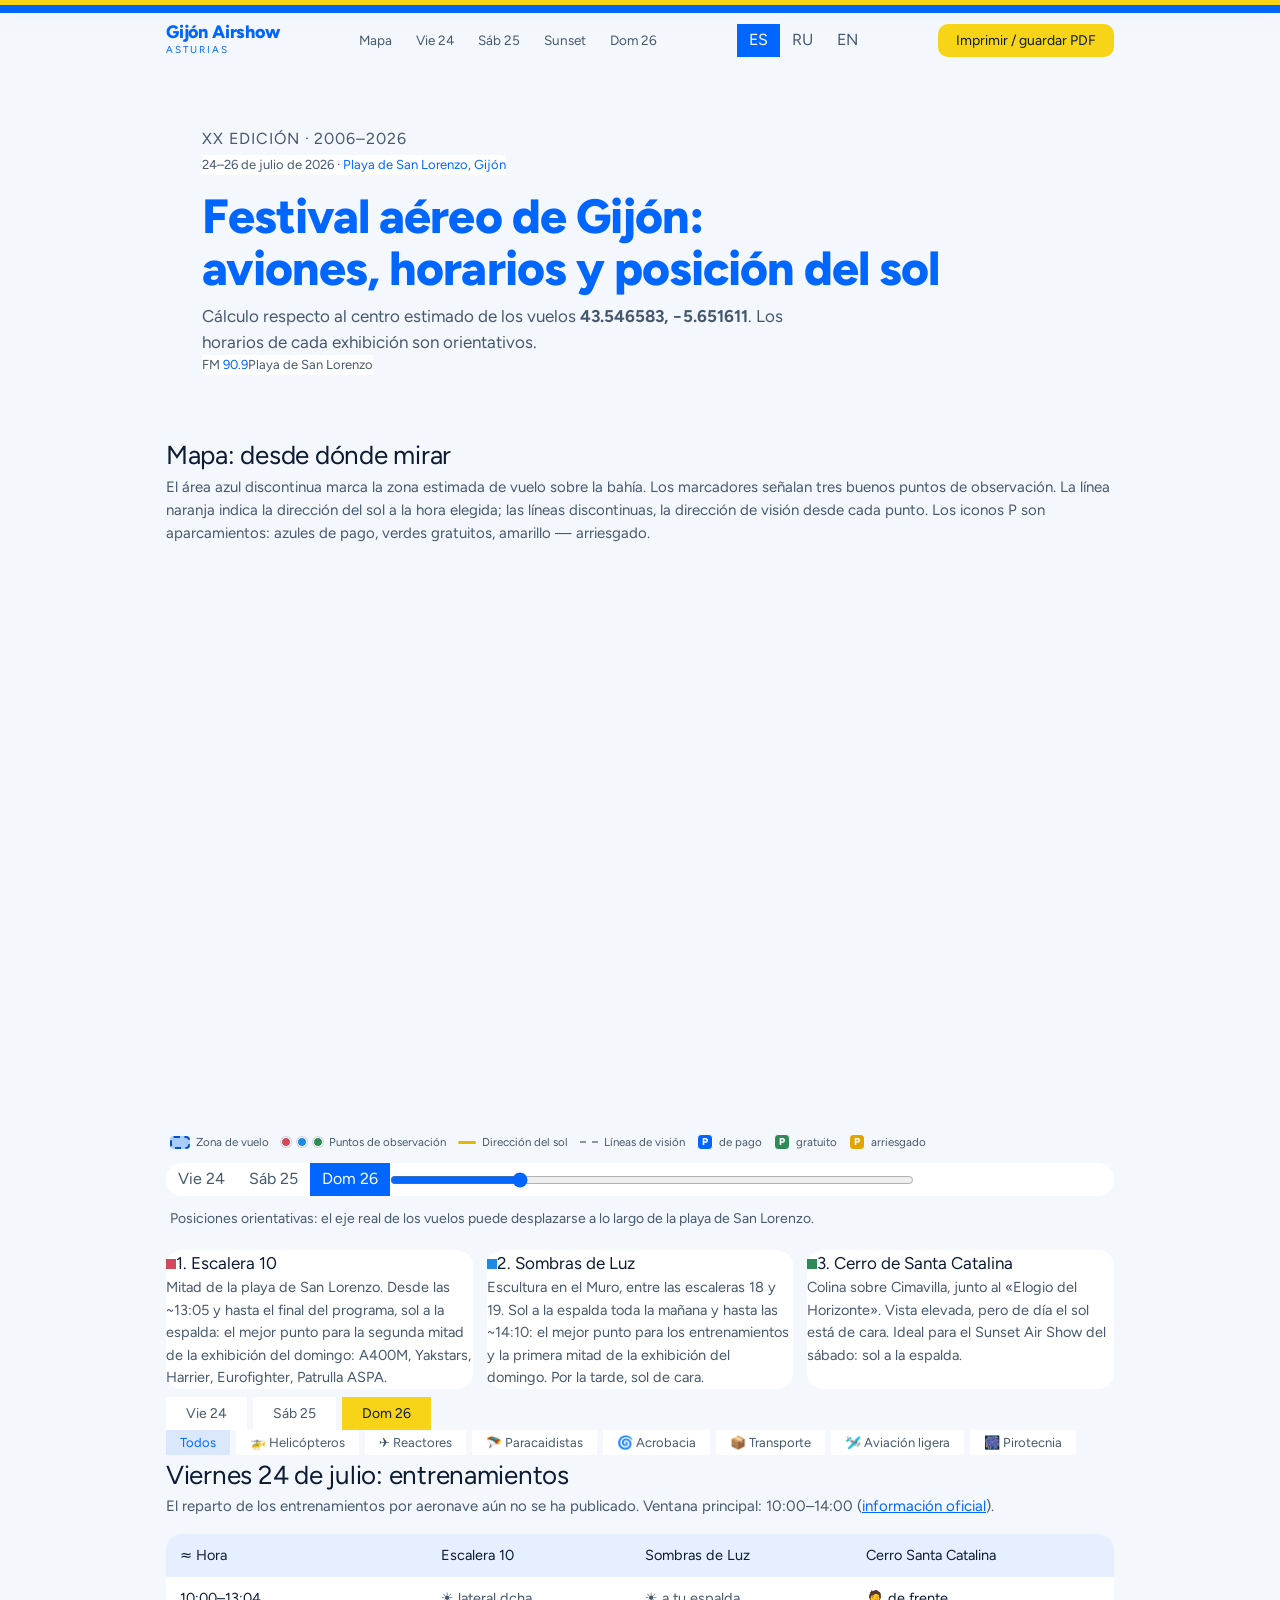
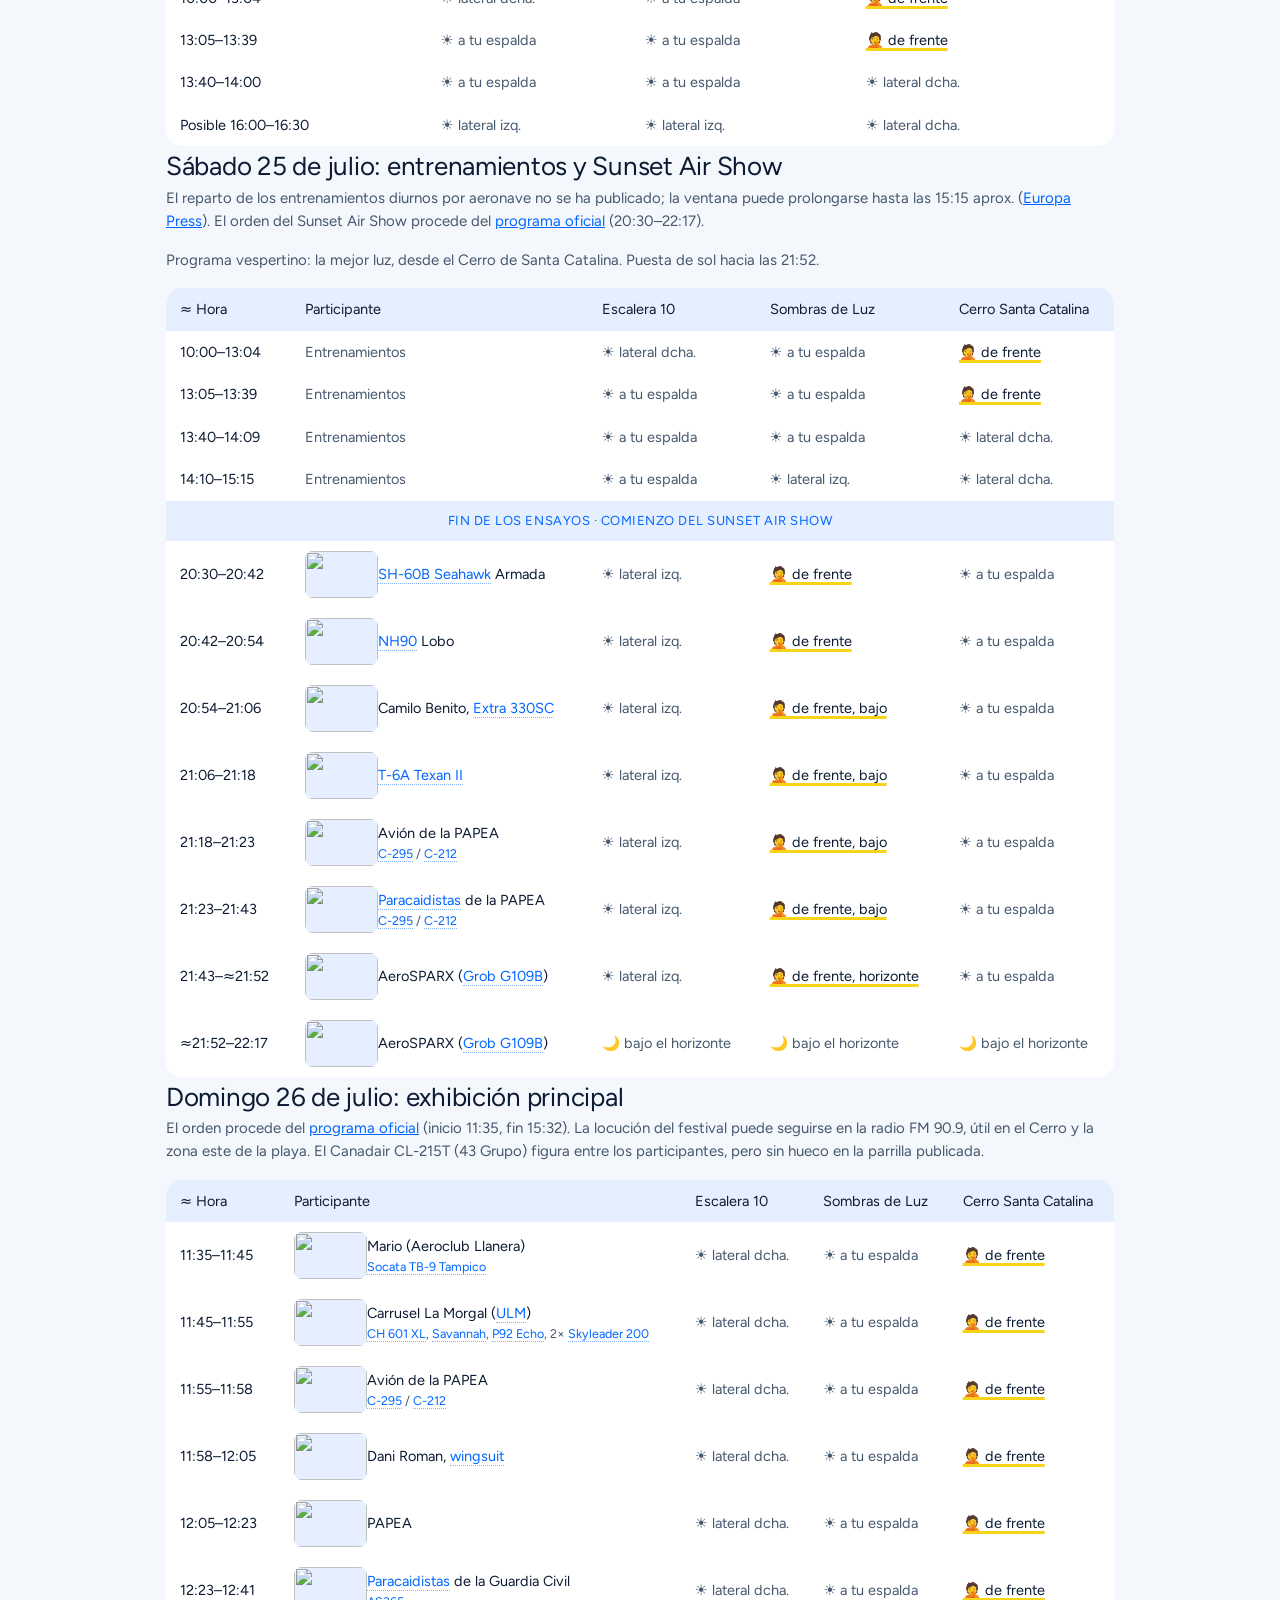
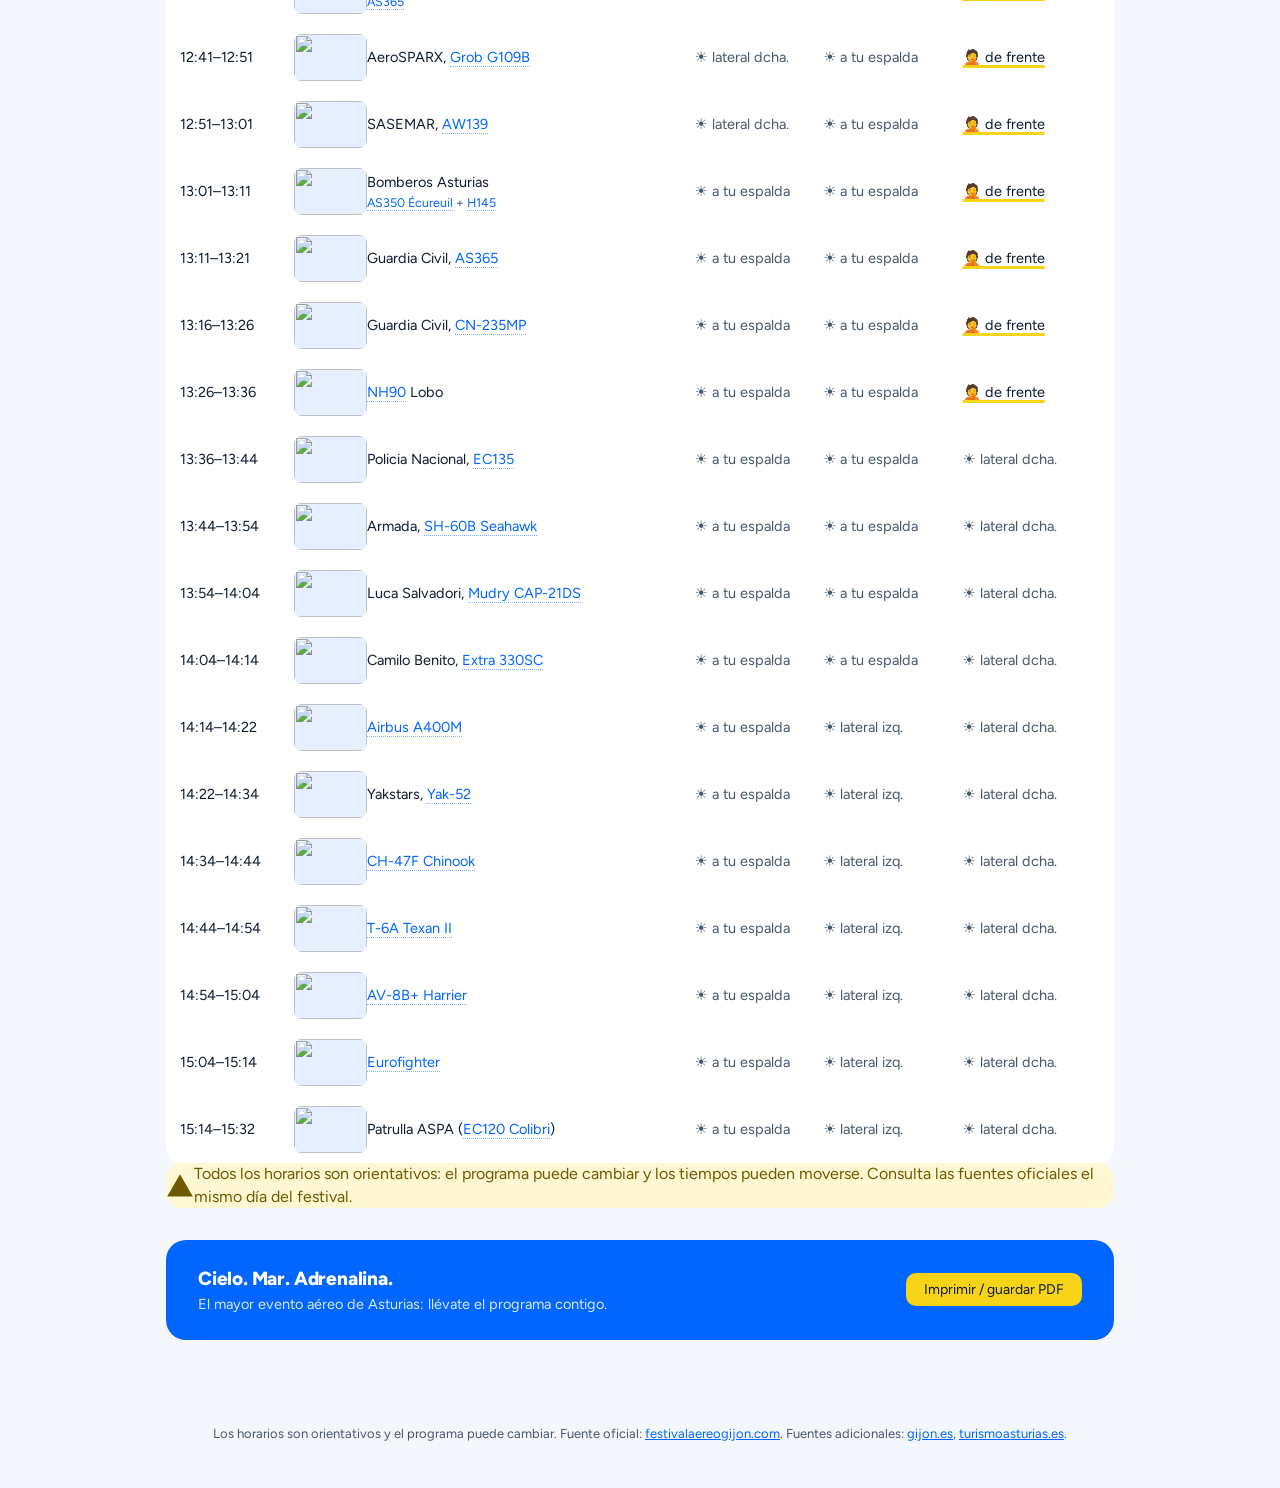
==== commit 2add1e23: "Fit map legend on a single line" ====
--- a/index.html
+++ b/index.html
@@ -78,6 +78,10 @@
     font-weight: var(--font-weight-medium);
   }
   .topnav-links a:hover { background: var(--color-accent-muted); color: var(--brand); }
+  @media (max-width: 640px) {
+    .topnav { position: static; }
+    h2 { scroll-margin-top: 8px; }
+  }
   h2, .verdict { scroll-margin-top: 76px; }
   .flag-stripes span { display: block; }
   .flag-stripes .y { height: 5px; background: var(--color-asturias-yellow); }
@@ -273,12 +277,16 @@
   }
   .map-legend {
     display: flex;
-    flex-wrap: wrap;
+    flex-wrap: nowrap;
     align-items: center;
-    gap: 6px 16px;
+    gap: 4px 12px;
     margin: 10px 4px 12px;
-    font-size: 13px;
+    font-size: 11.5px;
     color: var(--muted);
+    white-space: nowrap;
+  }
+  @media (max-width: 760px) {
+    .map-legend { flex-wrap: wrap; white-space: normal; }
   }
   .ml-item { display: inline-flex; align-items: center; gap: 6px; }
   .ml-zone {
@@ -653,7 +661,7 @@
   <span class="ml-item"><span class="ml-dot" style="background:#D1495B"></span><span class="ml-dot" style="background:#1E88E5"></span><span class="ml-dot" style="background:#2E8B57"></span><span data-i18n="lg-points">Puntos de observación</span></span>
   <span class="ml-item"><span class="ml-sun"></span><span data-i18n="lg-sun">Dirección del sol</span></span>
   <span class="ml-item"><span class="ml-sight"></span><span data-i18n="lg-sight">Líneas de visión</span></span>
-  <span class="ml-item"><span class="p-icon ml-p">P</span><span data-i18n="lg-p-paid">parking de pago</span></span>
+  <span class="ml-item"><span class="p-icon ml-p">P</span><span data-i18n="lg-p-paid">de pago</span></span>
   <span class="ml-item"><span class="p-icon free ml-p">P</span><span data-i18n="lg-p-free">gratuito</span></span>
   <span class="ml-item"><span class="p-icon risky ml-p">P</span><span data-i18n="lg-p-risky">arriesgado</span></span>
 </div>
@@ -894,7 +902,7 @@
       "park4": "<strong>Parking Indigo — Gijón Espigón</strong><br>Платная. Места есть, но парковка популярная — лучше приехать до начала шоу.",
       "park5": "<strong>Парковка у Escuela Superior de la Marina Civil</strong><br>Бесплатная, но далеко от пляжа — около 25 минут пешком.",
       "park6": "<strong>Parque de los Hermanos Castro</strong><br>Близко к пляжу, но рискованно: в парке часто проходят фестивали, и тогда парковки там нет — именно сейчас её может не быть.",
-      "lg-zone": "Зона полётов", "lg-points": "Точки наблюдения", "lg-sun": "Направление на солнце", "lg-sight": "Линии взгляда", "lg-p-paid": "платная парковка", "lg-p-free": "бесплатная", "lg-p-risky": "рискованная",
+      "lg-zone": "Зона полётов", "lg-points": "Точки наблюдения", "lg-sun": "Направление на солнце", "lg-sight": "Линии взгляда", "lg-p-paid": "платная", "lg-p-free": "бесплатная", "lg-p-risky": "рискованная",
       "lbl-az": "Азимут", "lbl-alt": "высота", "lbl-below": "Солнце за горизонтом", "day-fri": "Пт 24", "day-sat": "Сб 25", "day-sun": "Вс 26",
       "popup-zone": "<strong>Ориентировочная зона полётов</strong><br>Бухта Сан-Лоренсо",
       "zone-label": "Зона полётов",
@@ -964,7 +972,7 @@
       "park4": "<strong>Parking Indigo — Gijón Espigón</strong><br>Paid. Usually has spaces but it is popular: best to arrive before the show.",
       "park5": "<strong>Higher School of Civil Navy car park</strong><br>Free, but far from the beach (about a 25 min walk).",
       "park6": "<strong>Parque de los Hermanos Castro</strong><br>Close to the beach but risky: the park often hosts festivals and then there is no parking — it may be unavailable right now.",
-      "lg-zone": "Flight zone", "lg-points": "Viewing spots", "lg-sun": "Sun direction", "lg-sight": "Sight lines", "lg-p-paid": "paid parking", "lg-p-free": "free", "lg-p-risky": "risky",
+      "lg-zone": "Flight zone", "lg-points": "Viewing spots", "lg-sun": "Sun direction", "lg-sight": "Sight lines", "lg-p-paid": "paid", "lg-p-free": "free", "lg-p-risky": "risky",
       "lbl-az": "Azimuth", "lbl-alt": "altitude", "lbl-below": "Sun below the horizon", "day-fri": "Fri 24", "day-sat": "Sat 25", "day-sun": "Sun 26",
       "popup-zone": "<strong>Estimated flying zone</strong><br>San Lorenzo bay",
       "zone-label": "Flight zone",
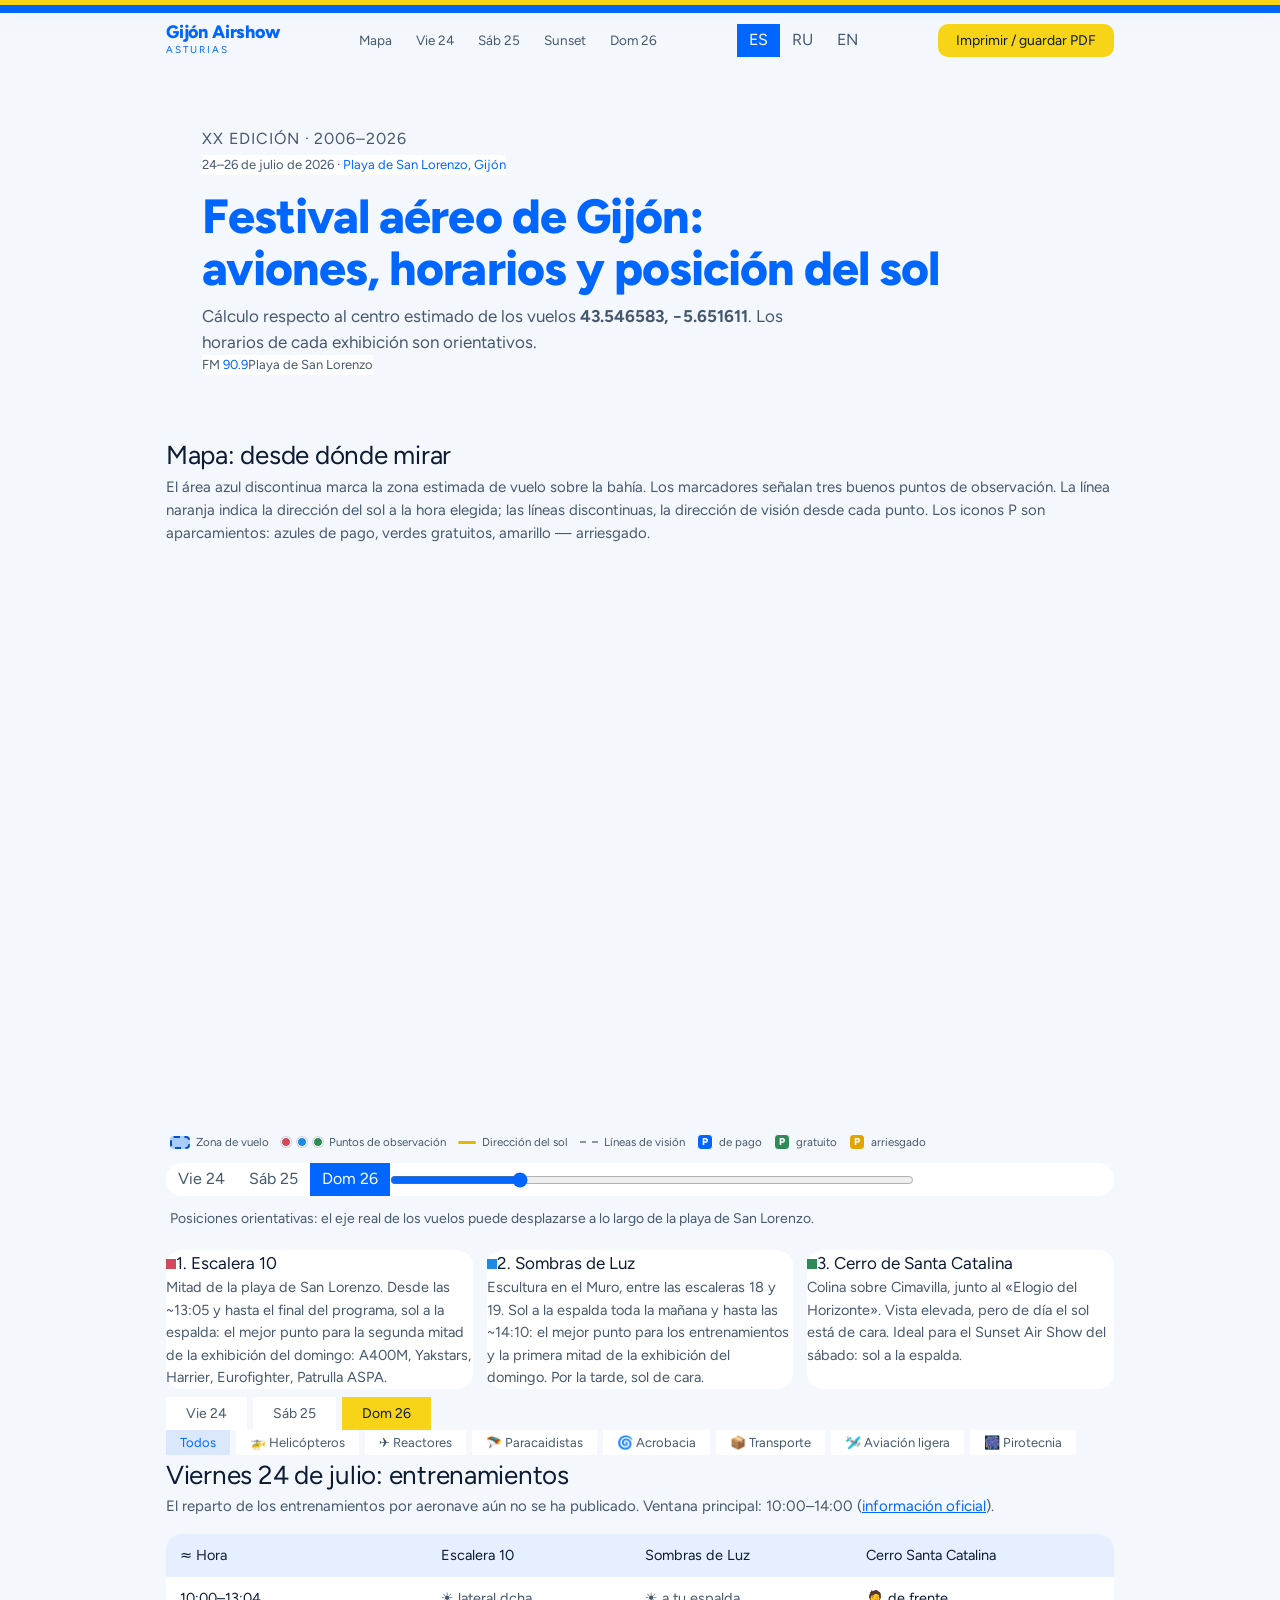
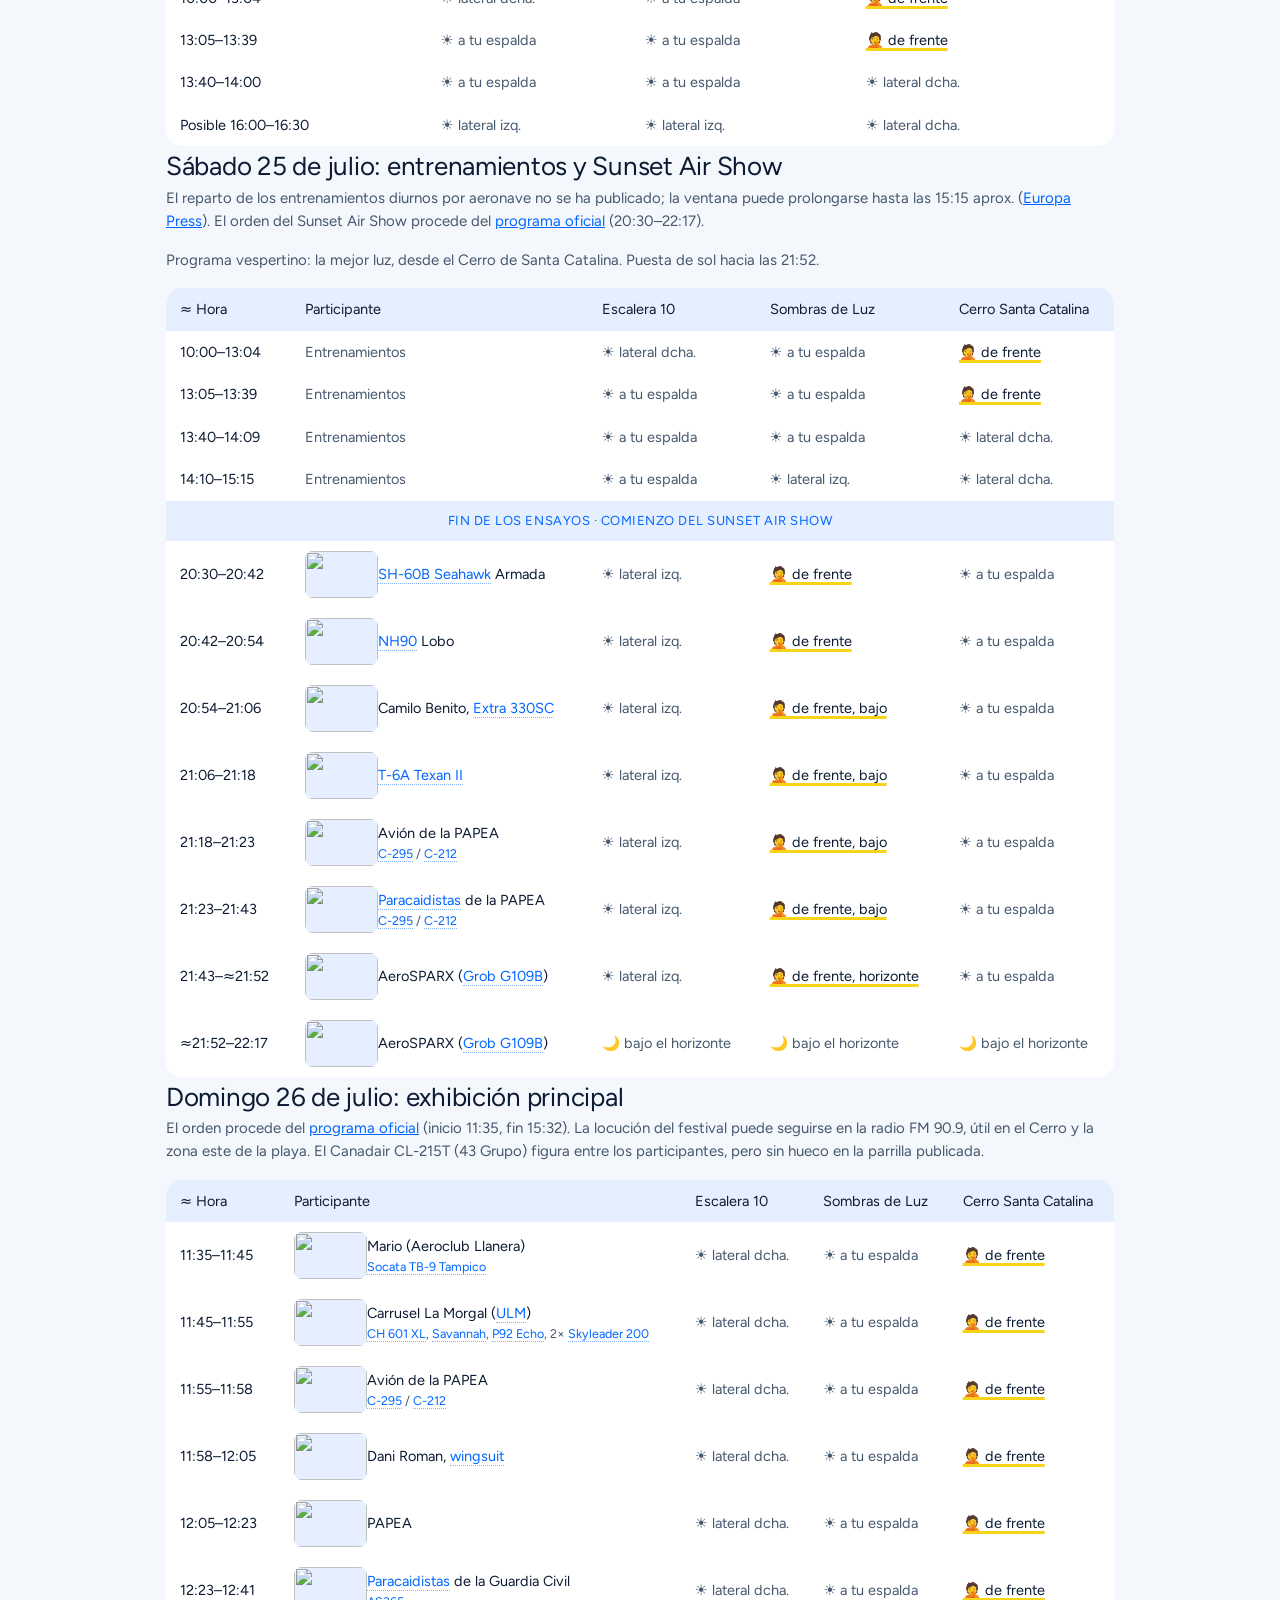
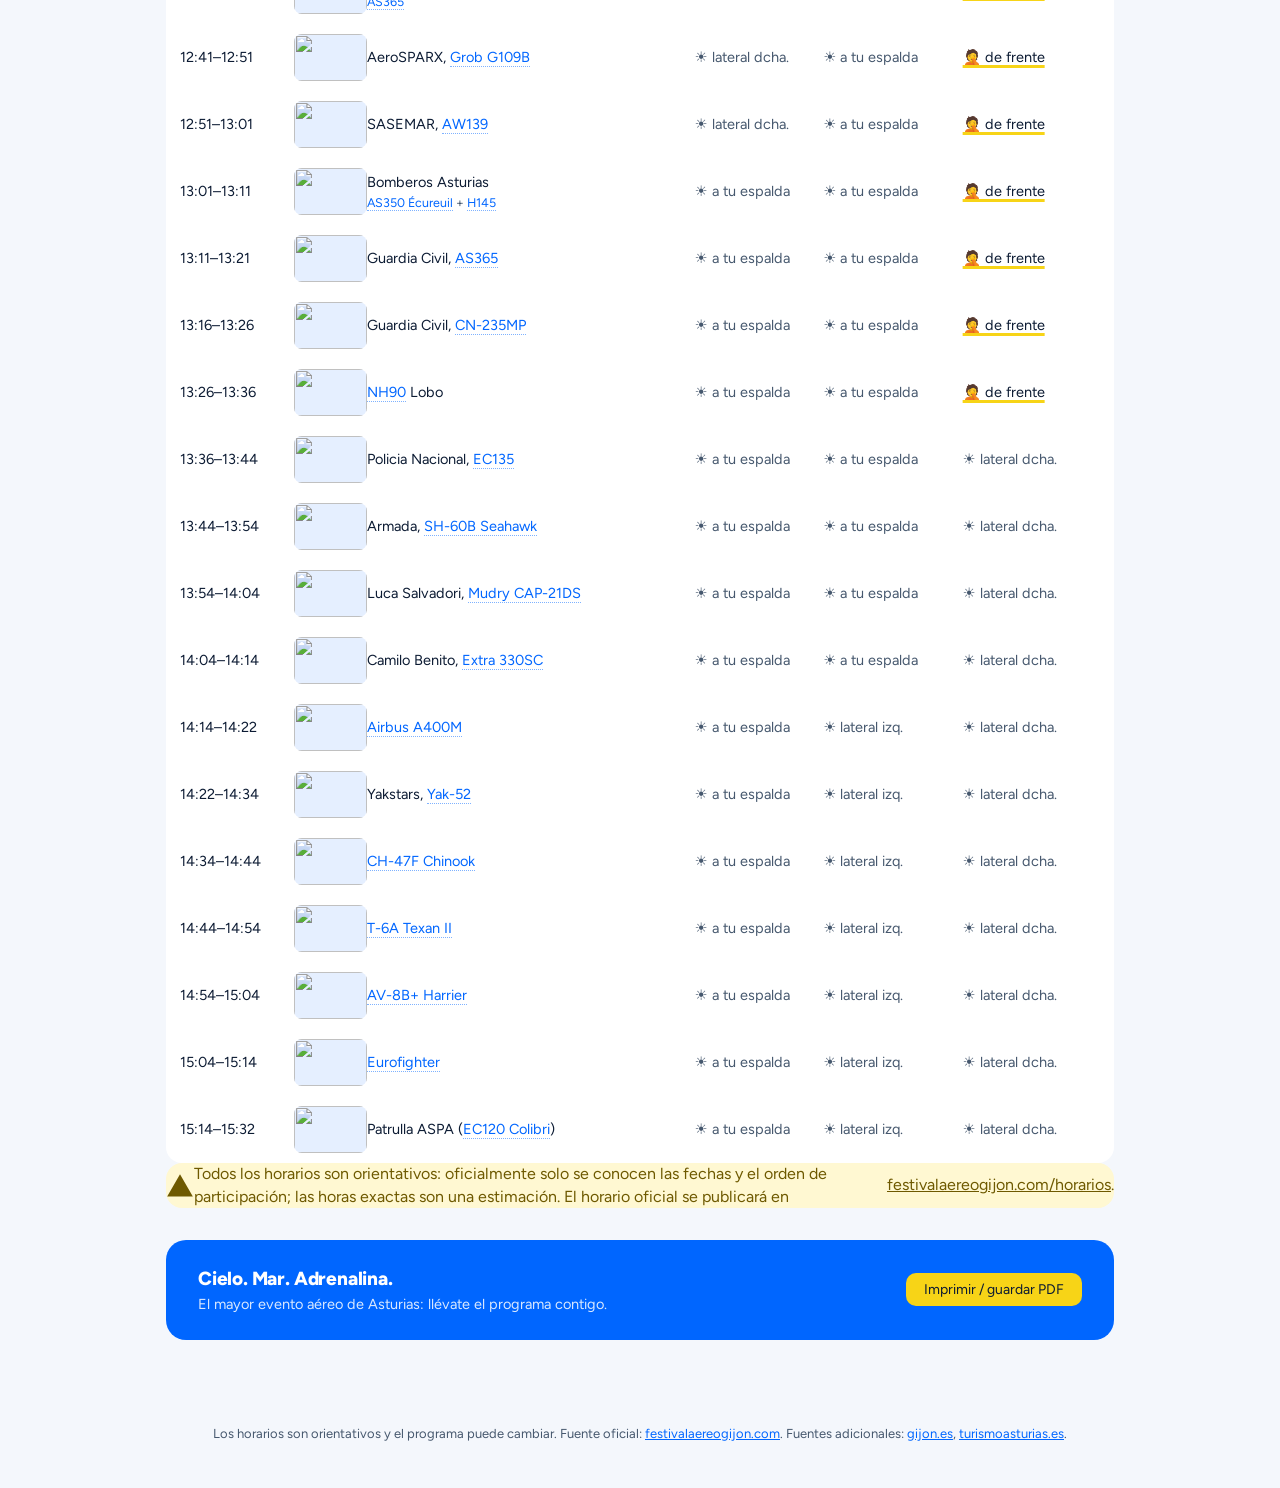
==== commit 7f06e120: "Notice links official horarios page and clarifies what is estimated" ====
--- a/index.html
+++ b/index.html
@@ -421,6 +421,7 @@
     font-weight: var(--font-weight-semibold);
     line-height: 1.4;
   }
+  .notice a { color: inherit; text-decoration: underline; }
   .notice::before {
     content: "";
     flex: 0 0 28px;
@@ -802,7 +803,7 @@
 </section>
 
 
-<div class="notice" data-i18n="notice">Todos los horarios son orientativos: el programa puede cambiar y los tiempos pueden moverse. Consulta las fuentes oficiales el mismo día del festival.</div>
+<div class="notice" data-i18n="notice">Todos los horarios son orientativos: oficialmente solo se conocen las fechas y el orden de participación; las horas exactas son una estimación. El horario oficial se publicará en <a href="https://www.festivalaereogijon.com/horarios/" target="_blank" rel="noopener">festivalaereogijon.com/horarios</a>.</div>
 
 <div class="cta-banner">
   <div>
@@ -849,7 +850,7 @@
       "pill": "24–26 июля 2026 · <strong>Playa de San Lorenzo, Gijón</strong>",
       "h1": "Авиашоу в Хихоне:<br>борта, время и <span class=\"brand\">положение солнца</span>",
       "hero-p": "Расчёт относительно предполагаемого центра полётов <strong>43.546583, −5.651611</strong>. Время отдельных выступлений ориентировочное.",
-      "notice": "Всё время ориентировочное: программа может меняться, слоты могут сдвигаться. В день шоу проверяйте официальные источники.",
+      "notice": "Всё время ориентировочное: официально известны только даты и очерёдность выступлений, точные слоты — наша прикидка. Официальное расписание должно появиться на <a href=\"https://www.festivalaereogijon.com/horarios/\" target=\"_blank\" rel=\"noopener\">festivalaereogijon.com/horarios</a>.",
       "row-training": "Тренировки", "row-divider": "Конец репетиций · начало вечернего шоу", "row-empty": "Выступлений этого класса в этот день нет.",
       "pdf": "Печать / сохранить PDF",
       "cls-all": "Все", "cls-heli": "🚁 Вертолёты", "cls-jet": "✈️ Реактивные", "cls-para": "🪂 Парашютисты",
@@ -919,7 +920,7 @@
       "pill": "24–26 July 2026 · <strong>Playa de San Lorenzo, Gijón</strong>",
       "h1": "Gijón Air Show:<br>aircraft, schedule and <span class=\"brand\">sun position</span>",
       "hero-p": "Computed relative to the estimated display center <strong>43.546583, −5.651611</strong>. Times of individual displays are approximate.",
-      "notice": "All times are approximate: the programme may change and slots may shift. Check official sources on the day of the show.",
+      "notice": "All times are approximate: officially only the dates and the running order are known; exact times are our estimate. The official timetable should appear at <a href=\"https://www.festivalaereogijon.com/horarios/\" target=\"_blank\" rel=\"noopener\">festivalaereogijon.com/horarios</a>.",
       "row-training": "Training", "row-divider": "End of rehearsals · start of the evening show", "row-empty": "No displays of this class on this day.",
       "pdf": "Print / save PDF",
       "cls-all": "All", "cls-heli": "🚁 Helicopters", "cls-jet": "✈️ Jets", "cls-para": "🪂 Parachutists",
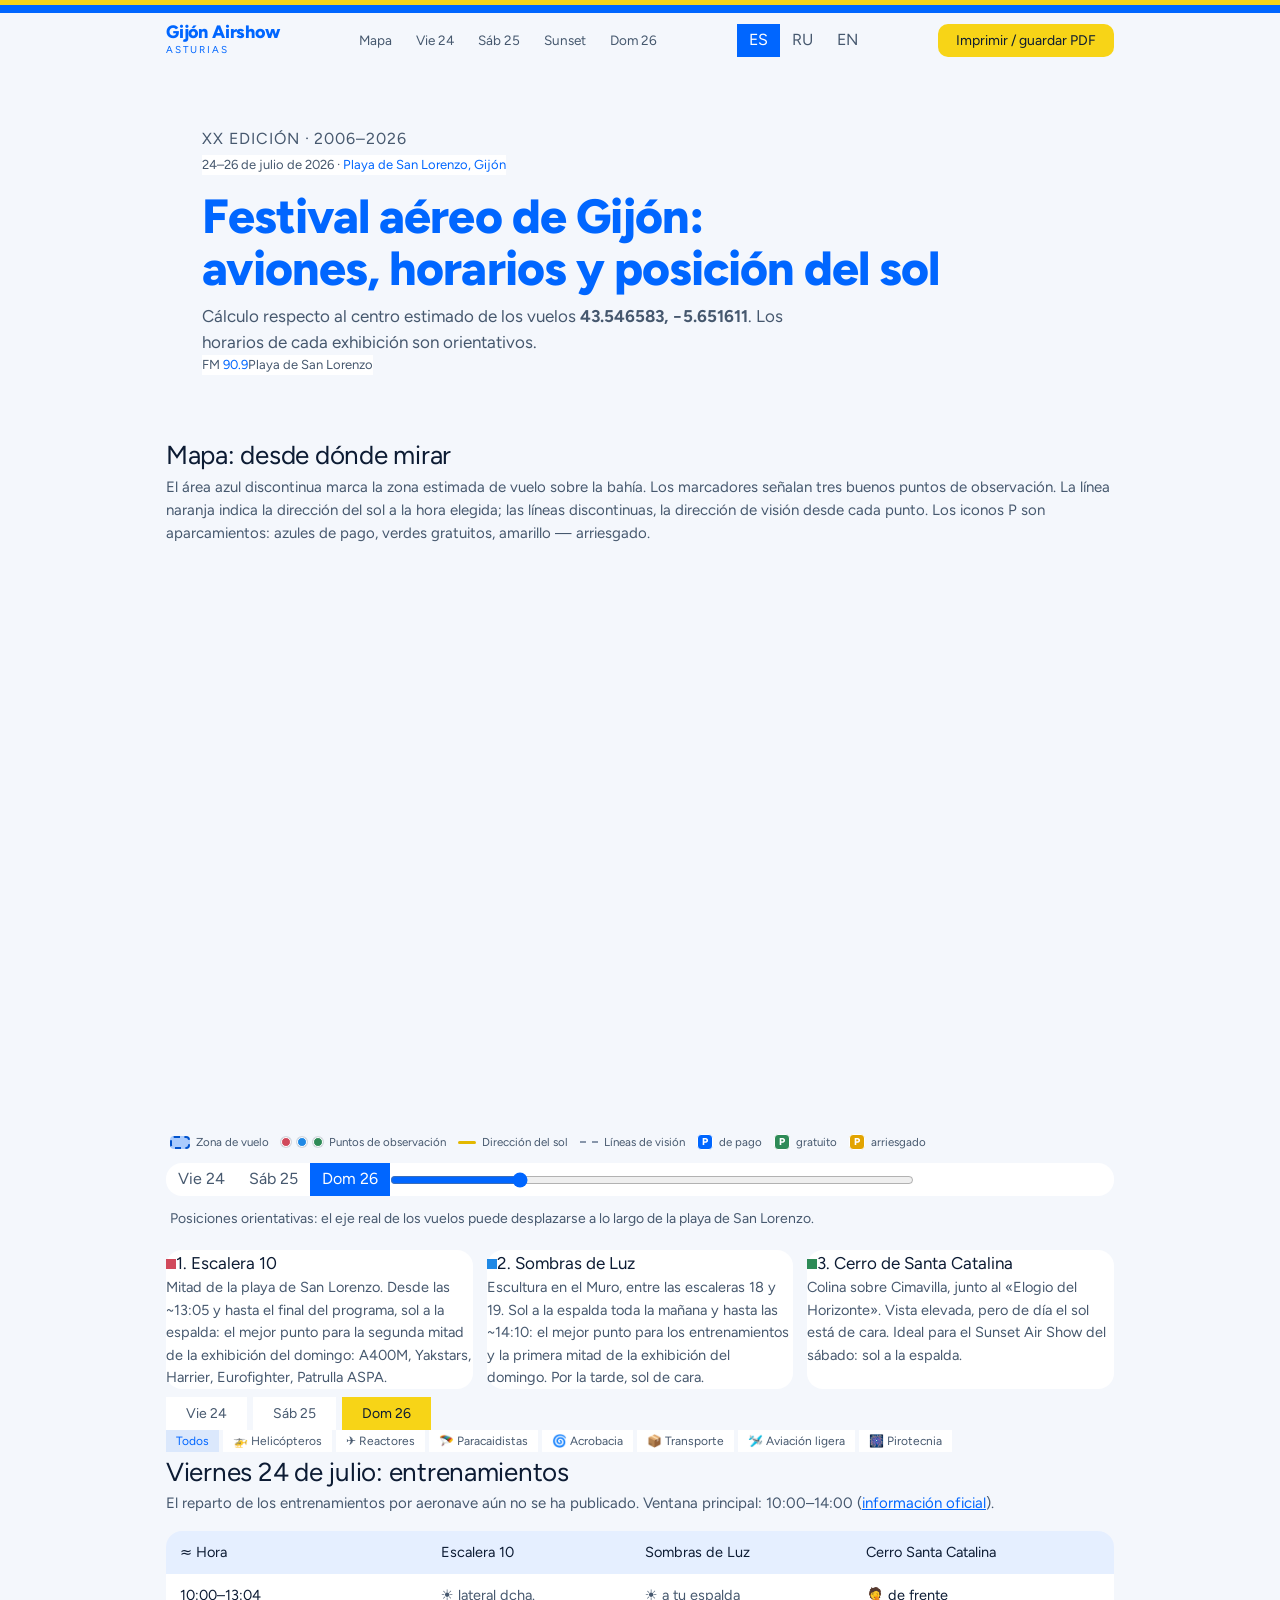
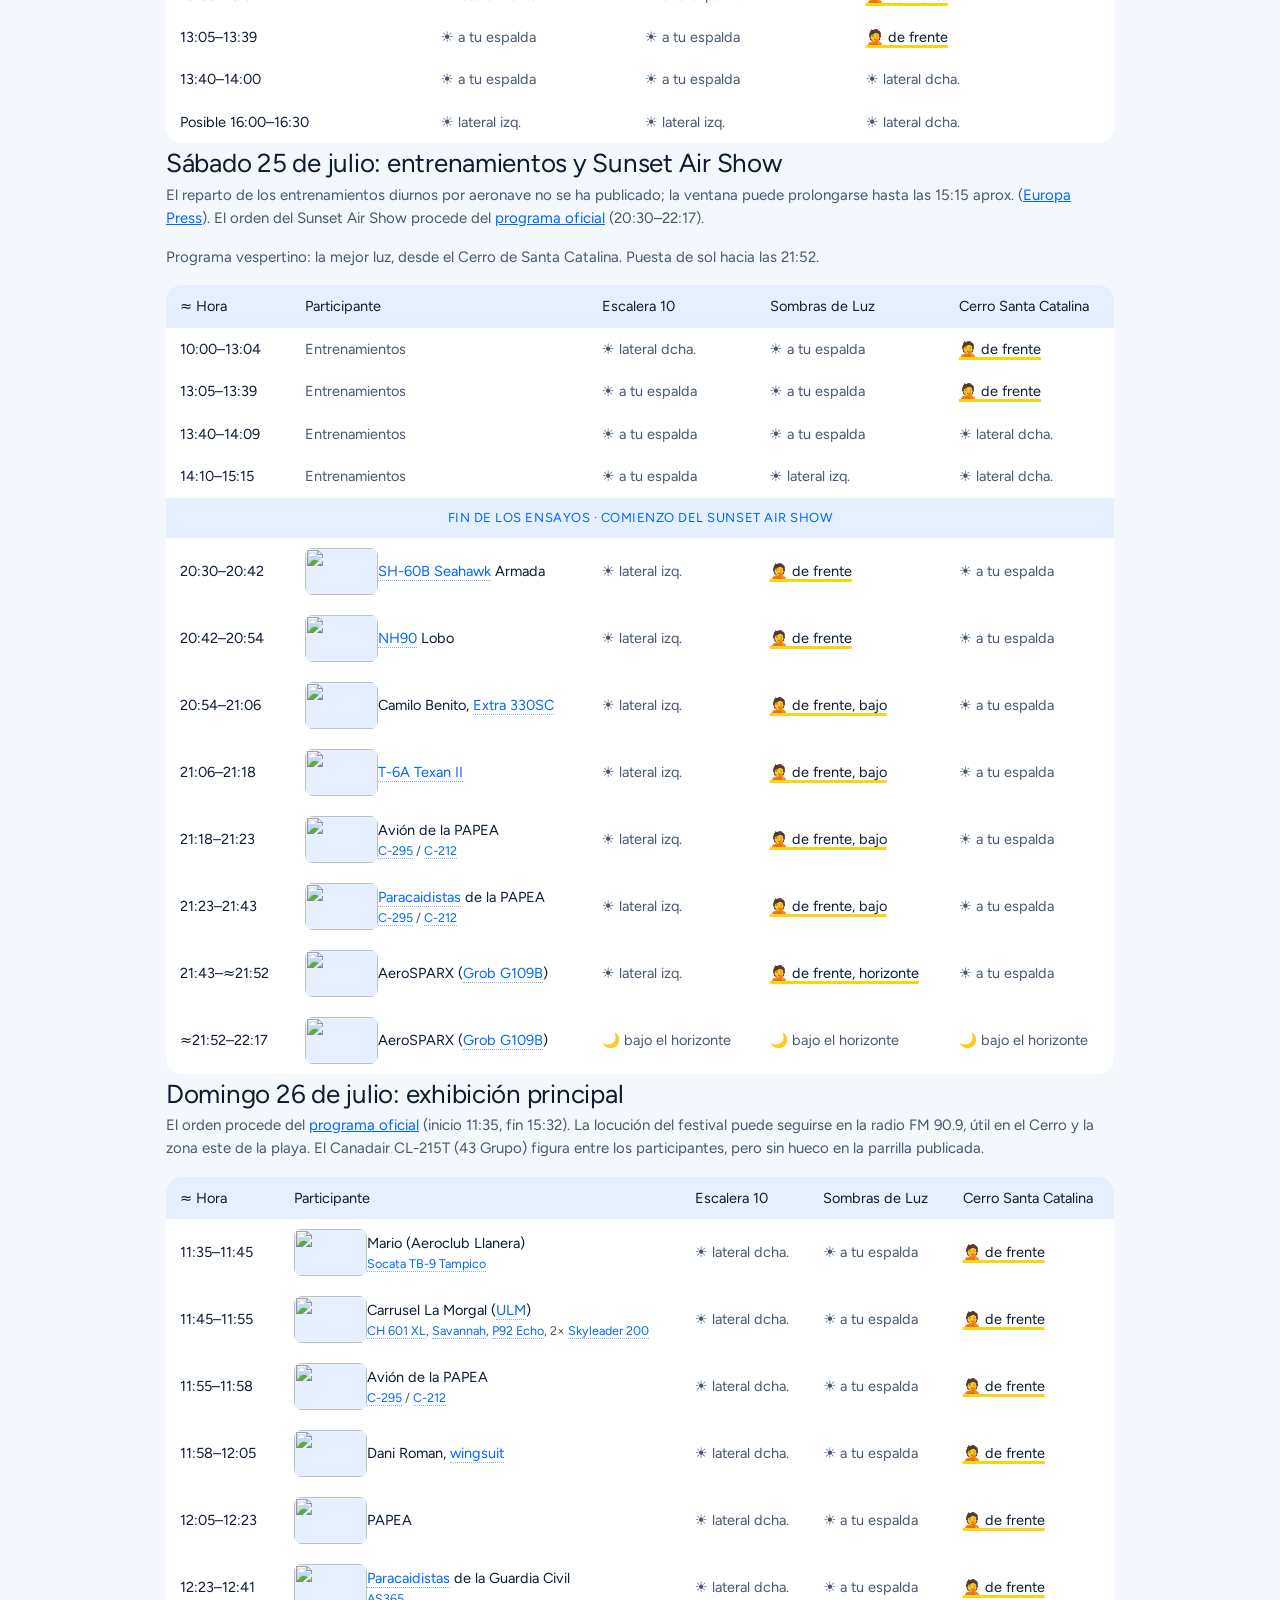
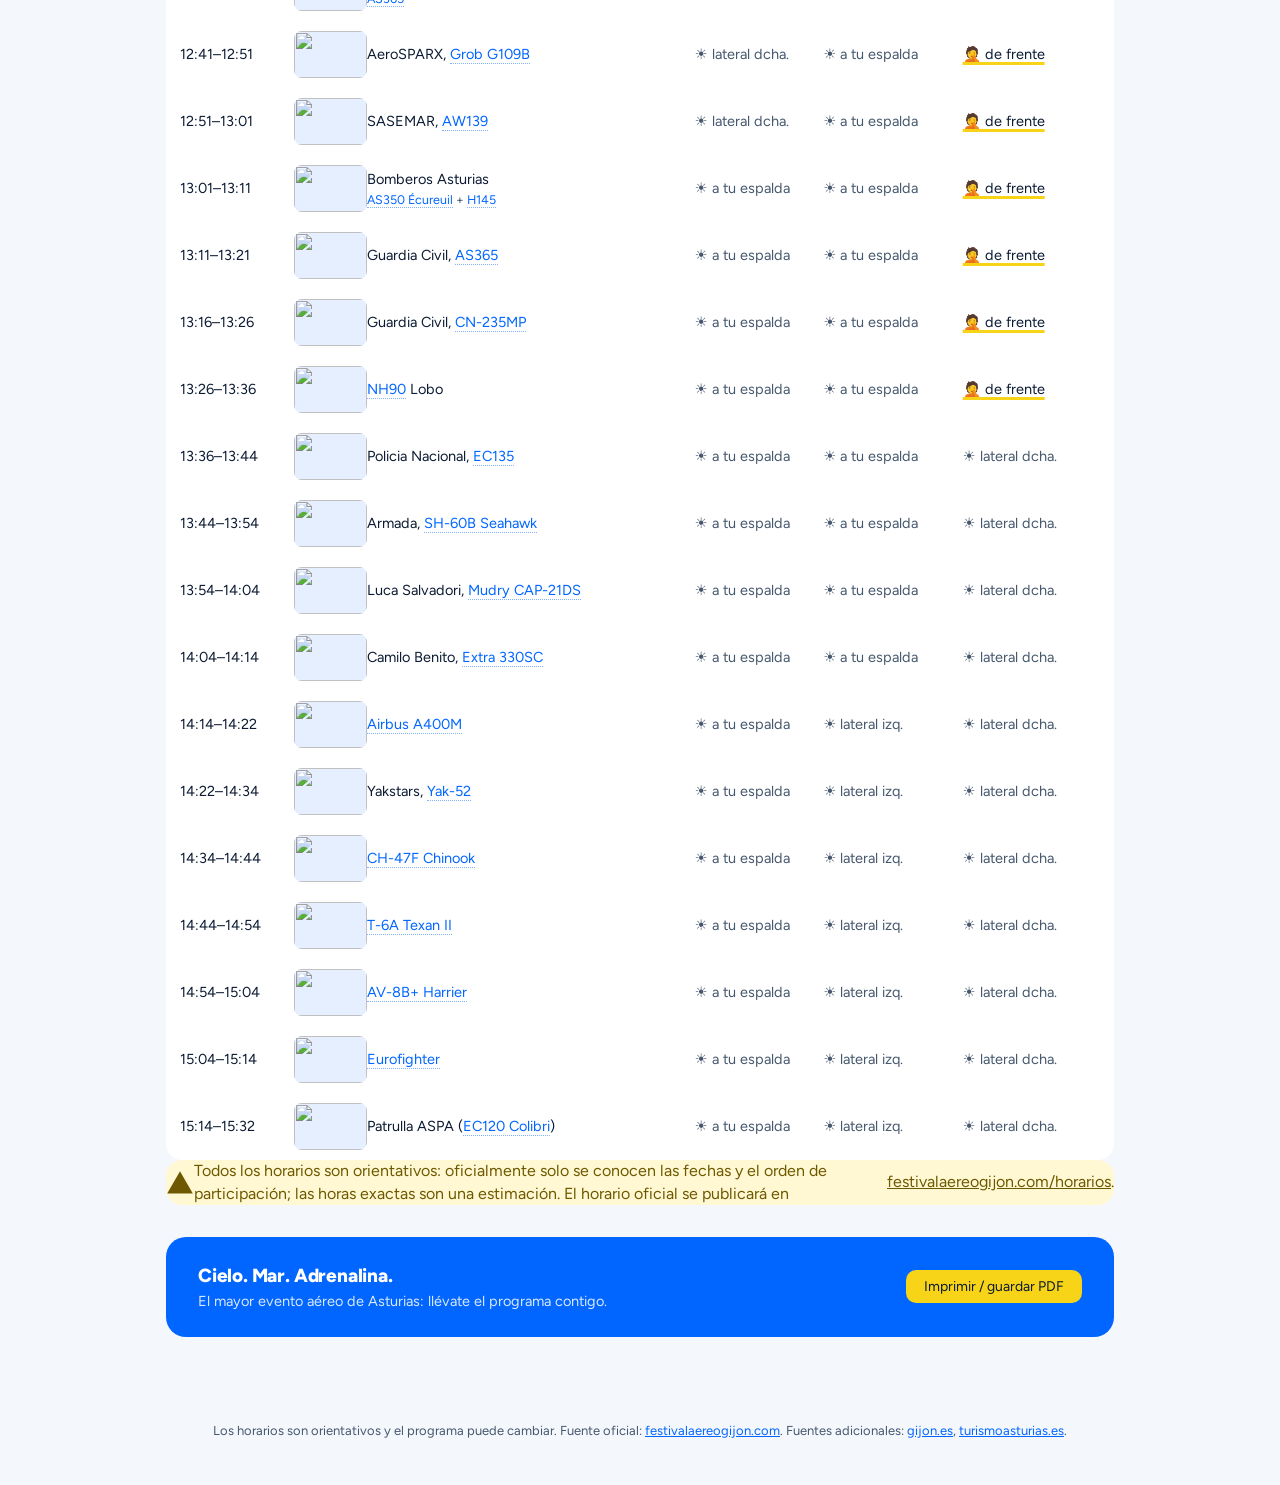
==== commit 05ec806c: "Fit class filters on a single line" ====
--- a/index.html
+++ b/index.html
@@ -184,7 +184,10 @@
     flex-wrap: wrap;
     margin-top: var(--spacing-6);
   }
-  .filters { margin-top: var(--spacing-3); }
+  .filters { margin-top: var(--spacing-3); flex-wrap: nowrap; gap: 4px; }
+  @media (max-width: 760px) {
+    .filters { flex-wrap: wrap; }
+  }
   .day-tabs button, .filters button {
     font-family: inherit;
     cursor: pointer;
@@ -204,9 +207,10 @@
     border-color: var(--color-asturias-yellow);
   }
   .filters button {
-    padding: 5px 14px;
-    font-size: 13px;
+    padding: 4px 10px;
+    font-size: 12px;
     font-weight: var(--font-weight-medium);
+    white-space: nowrap;
   }
   .filters button.active {
     background: var(--color-accent-muted);
